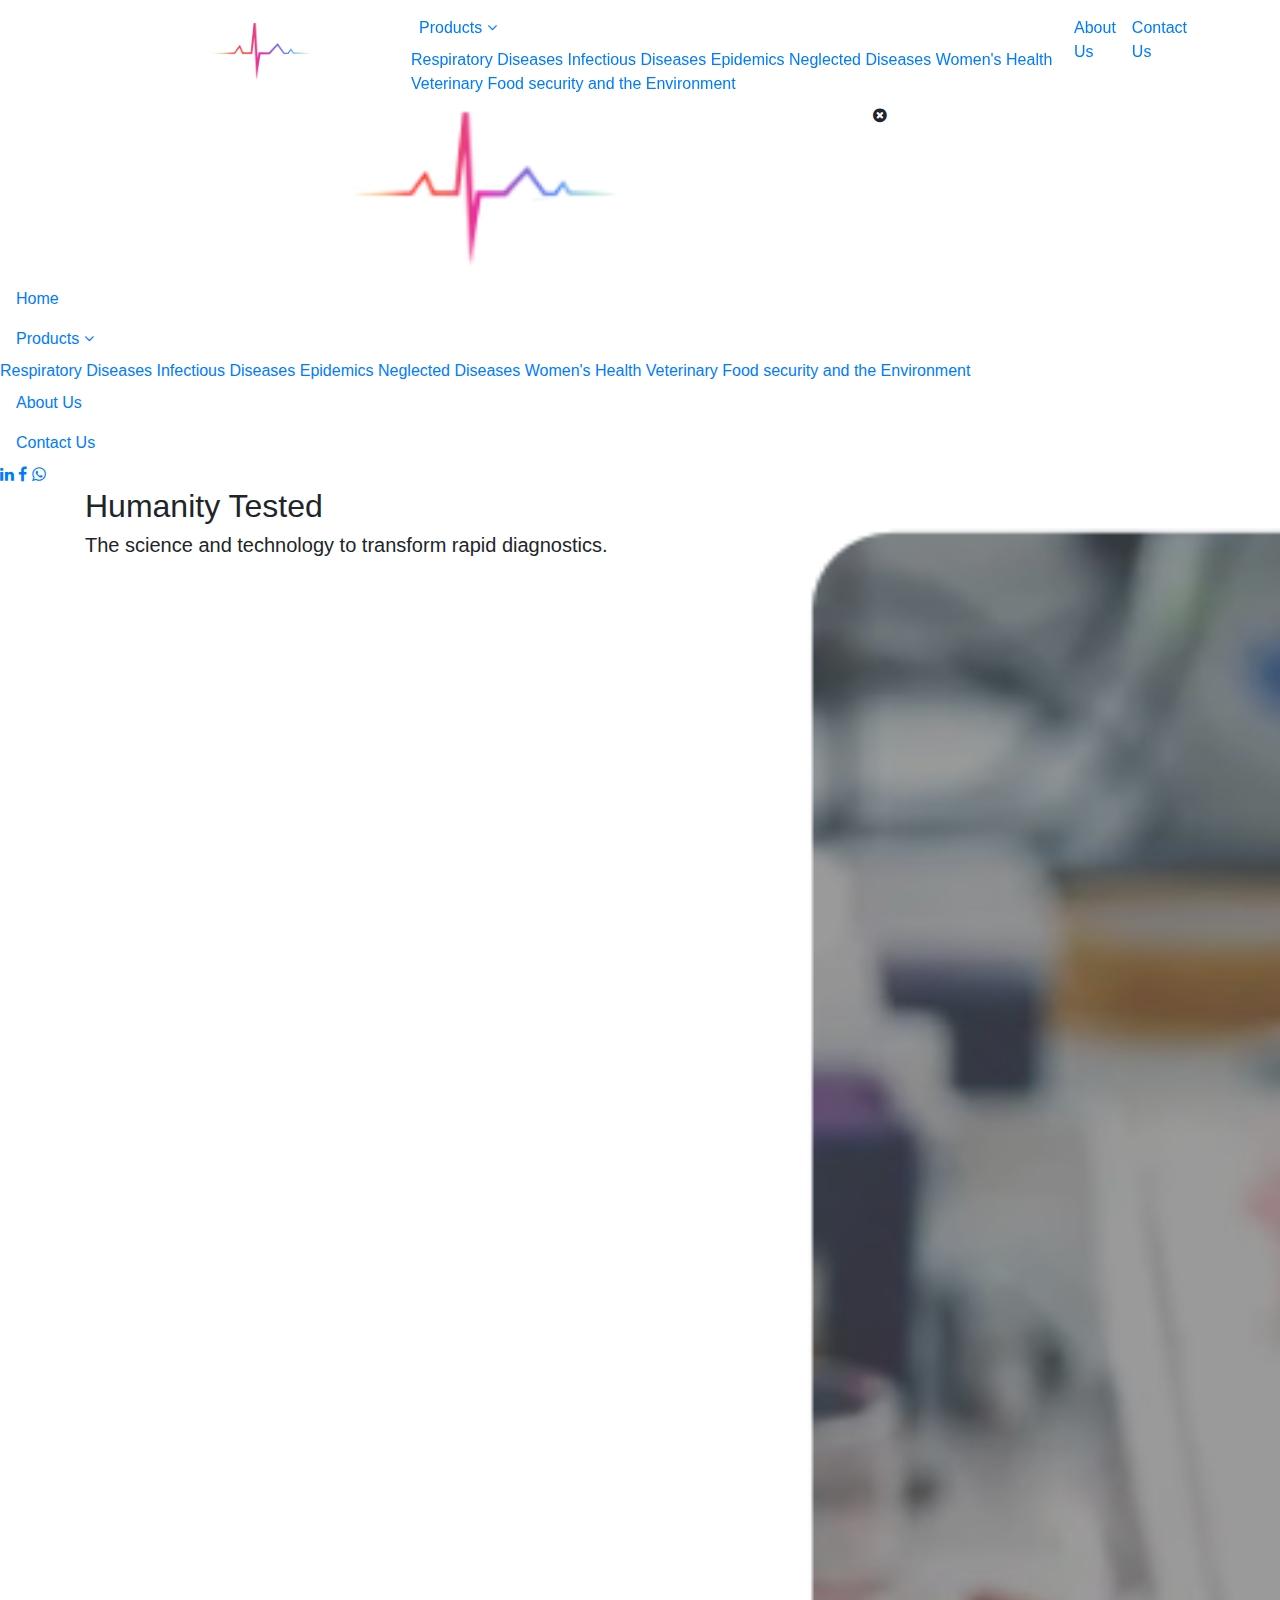
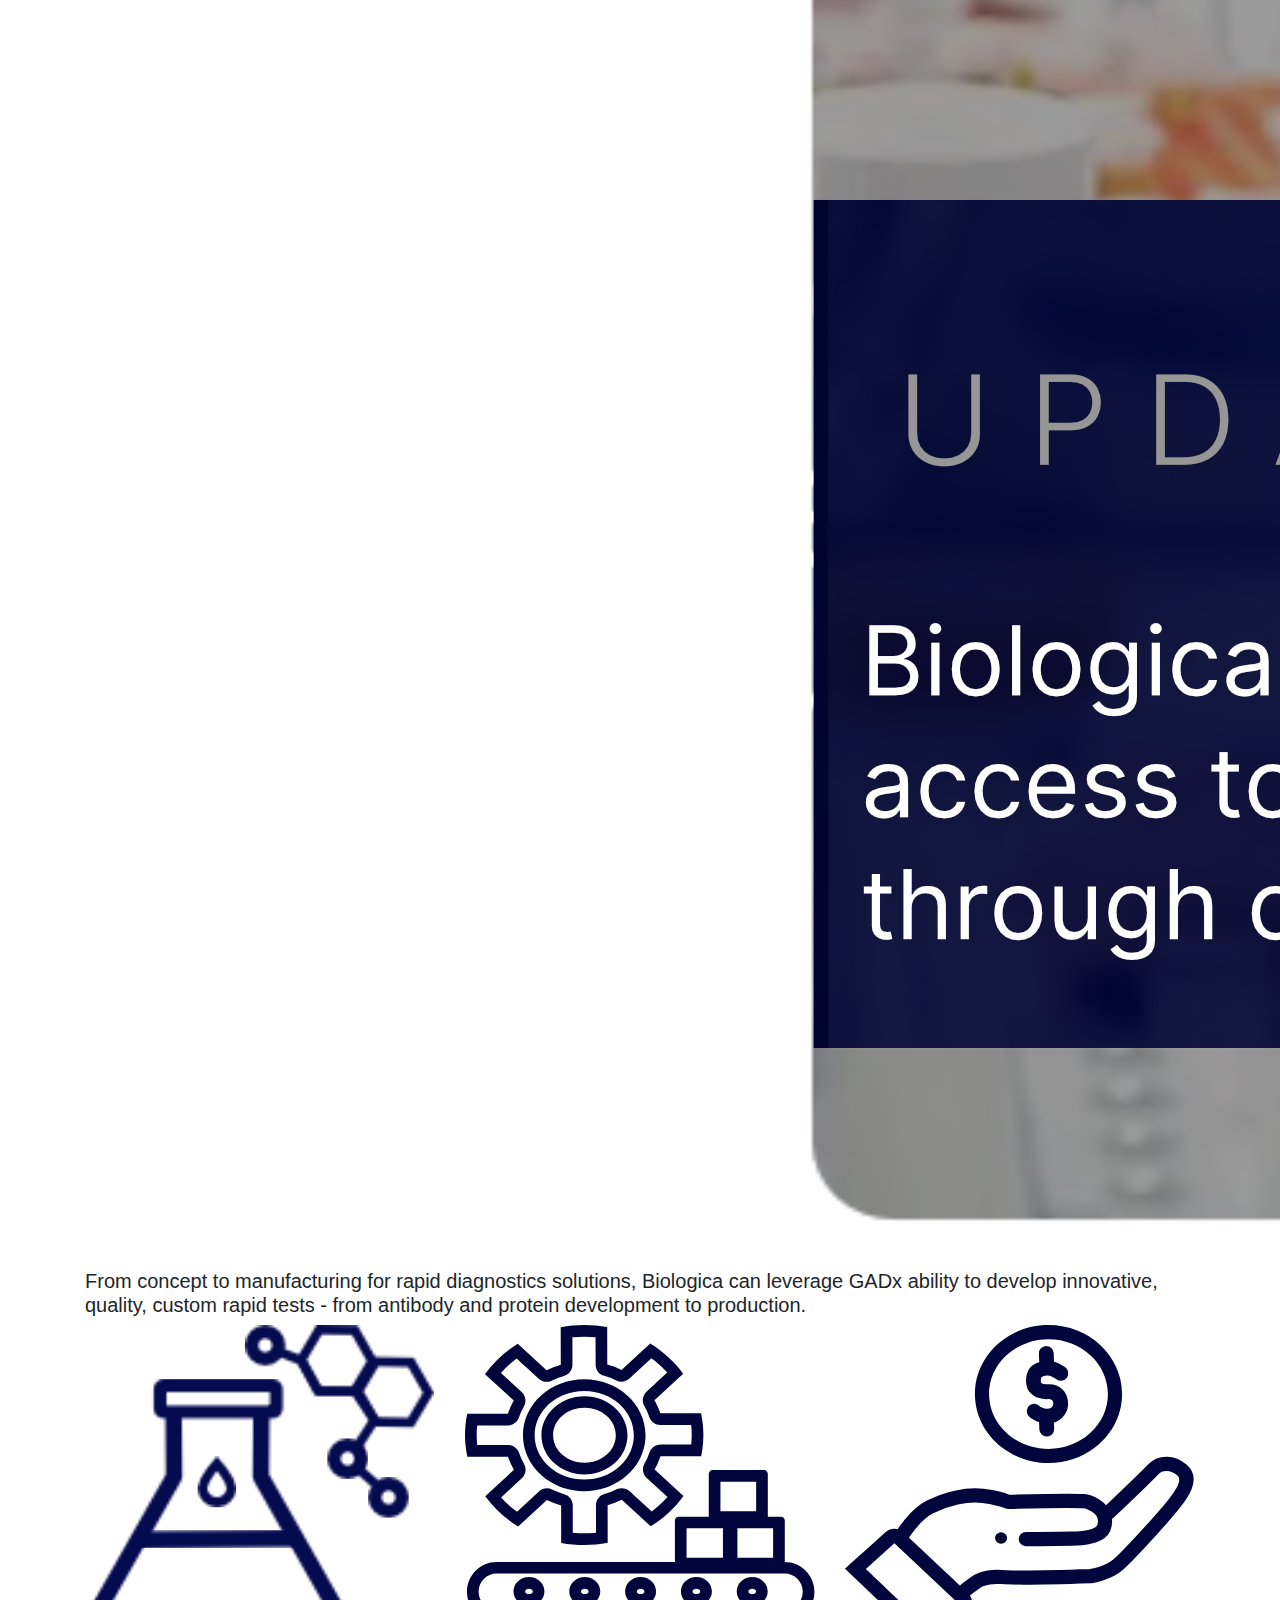
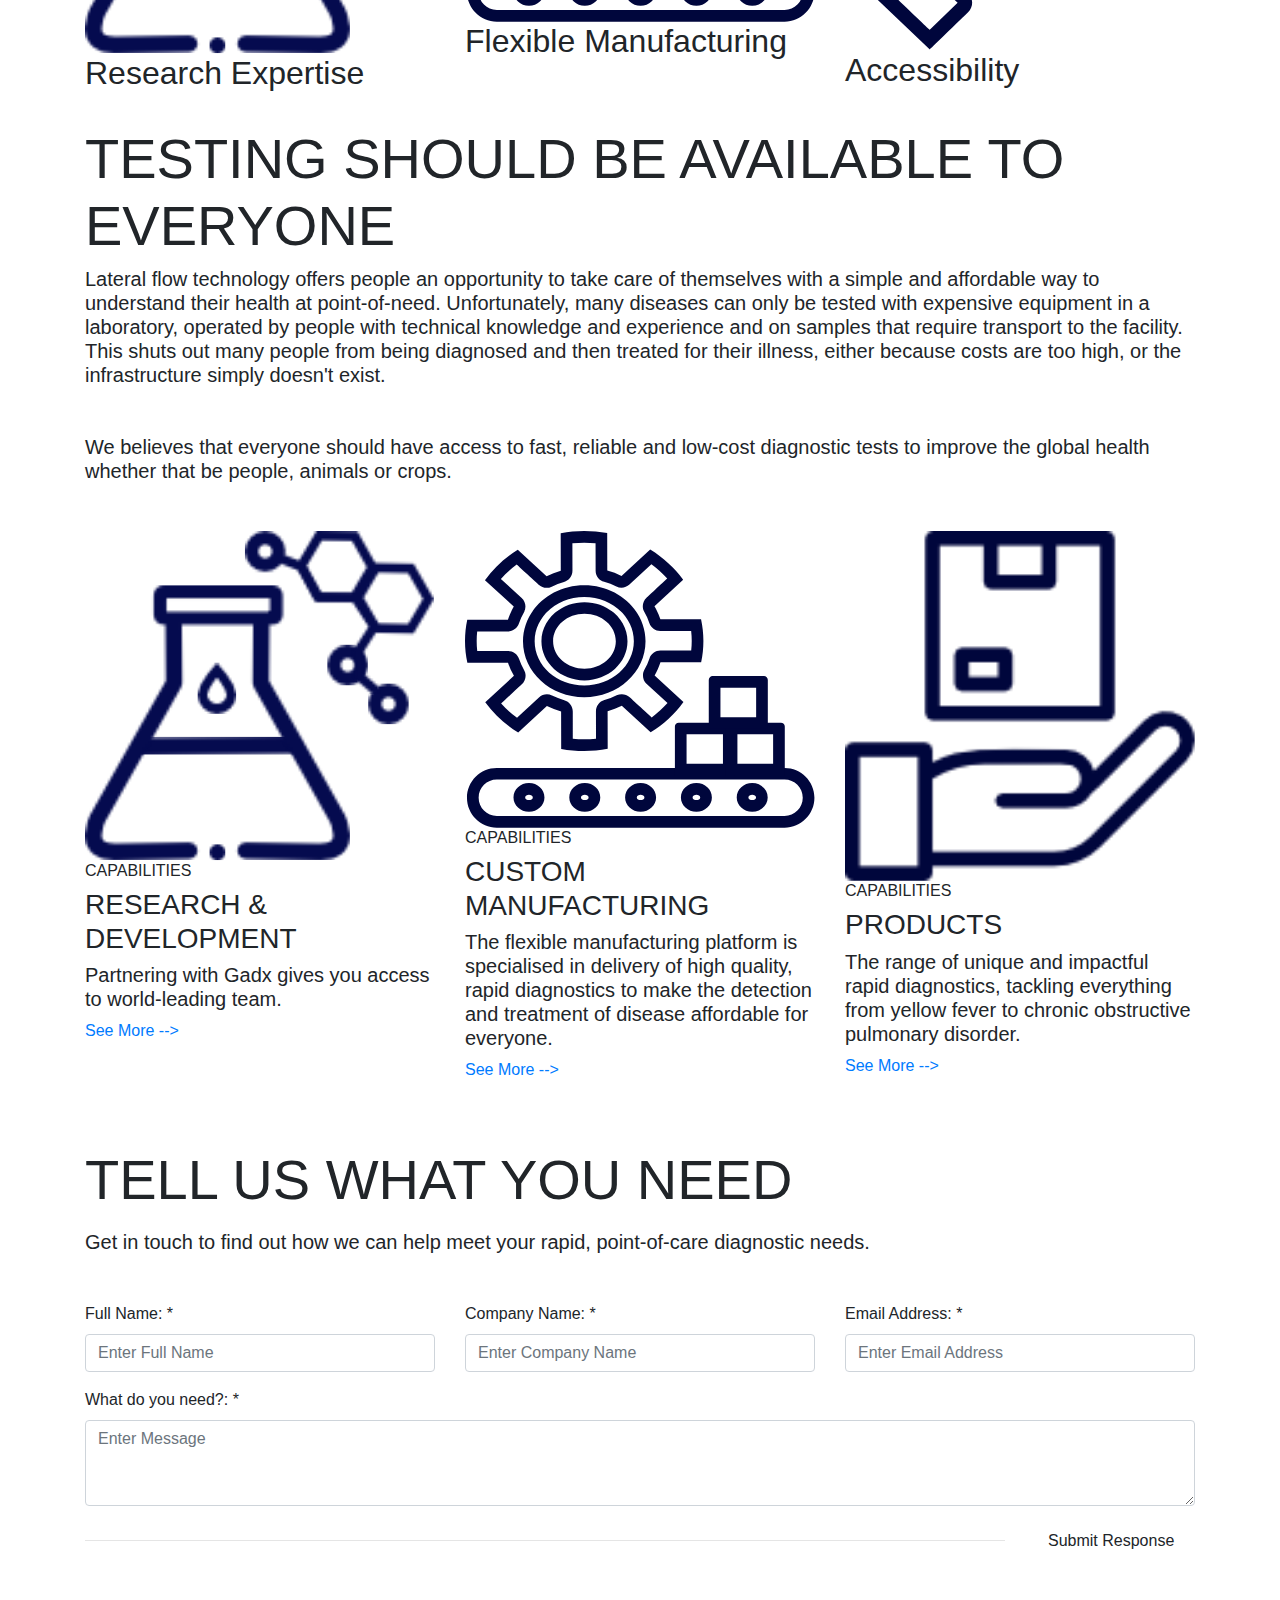
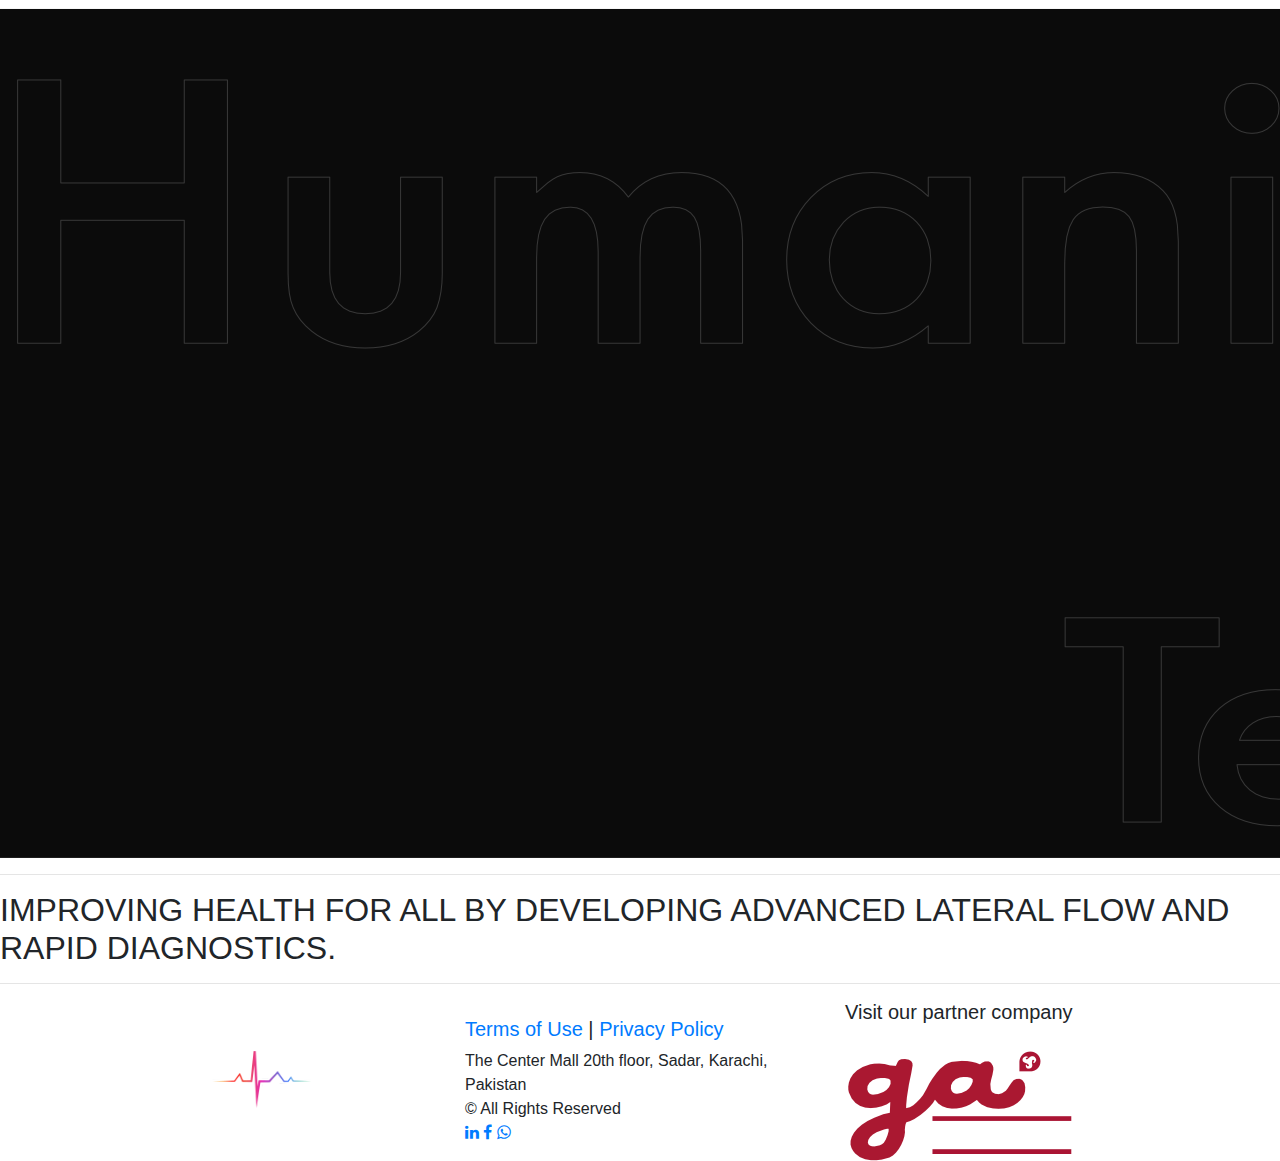
==== index.html @ 8569567c "Website" ====
<!DOCTYPE html>
<html lang="en">
<head>
    <meta charset="UTF-8">
    <meta http-equiv="X-UA-Compatible" content="IE=edge">
    <meta name="viewport" content="width=device-width, initial-scale=1.0">
    <title>BIOLOGICA | HOME-PAGE</title>
    <link rel="icon" href="./assets/Logo-footer.png">
    <!-- Bootstrap Links -->
    <link rel="stylesheet" href="https://cdn.jsdelivr.net/npm/bootstrap@4.6.1/dist/css/bootstrap.min.css">
    <script src="https://cdn.jsdelivr.net/npm/jquery@3.6.0/dist/jquery.slim.min.js"></script>
    <script src="https://cdn.jsdelivr.net/npm/popper.js@1.16.1/dist/umd/popper.min.js"></script>
    <script src="https://cdn.jsdelivr.net/npm/bootstrap@4.6.1/dist/js/bootstrap.bundle.min.js"></script>

    <!-- Fontawesome Link -->
    <link rel="stylesheet" href="https://cdnjs.cloudflare.com/ajax/libs/font-awesome/4.7.0/css/font-awesome.min.css">

    <!-- Custom Js Link -->
    <script src="../Website/js/Add-on.js"></script>

    <!-- Animate Css Link -->
    <link rel="stylesheet"href="https://cdnjs.cloudflare.com/ajax/libs/animate.css/4.1.1/animate.min.css"/>

    <!-- Custom Css Link -->
    <link rel="stylesheet" href="../Website/css/style.css">
    <link rel="stylesheet" href="../Website/css/media-queries.css">

</head>
<body>

    <!-- Navbar Start -->
    <div id="biologica-nav" class="sticky-top">
        <nav class="navbar navbar-expand-md bg-nav">
            <div class="container">
                <a class="navbar-brand" href="../Website/index.html">
                    <img src="./assets/Logo-footer.png" alt="Logo-footer">
                </a>
                <button class="navbar-toggler" type="button">
                    <i onclick="openNav()" class="fa fa-bars"></i>
                </button>
                <div class="collapse navbar-collapse" id="collapsibleNavbar">
                    <ul class="navbar-nav ml-auto">

                        <li class="nav-item">
                          <a class="nav-link" href="../Website/products.html">Products <i class="fa fa-angle-down"></i></a>
                          <div class="products-dropdown">
                            <a href="./products.html#RESPIRATORY-DISEASES">Respiratory Diseases</a>
                            <a href="./products.html#INFECTIOUS-DISEASES">Infectious Diseases</a>
                            <a href="./products.html#EPIDEMICS">Epidemics</a>
                            <a href="./products.html#NEGLECTED-DISEASES">Neglected Diseases</a>
                            <a href="./products.html#WOMEN'S-HEALTH"> Women's Health</a>
                            <a href="./products.html#VETERINARY-FOOD-SECURITY-AND-THE-ENVIRONMENT">Veterinary Food security and the Environment</a>
                          </div>
                        </li>
                        
                        <li class="nav-item nav-spacing">
                          <a class="nav-link" href="../Website/about-us.html">About Us</a>
                        </li>
                        
                        <li class="nav-item">
                          <a class="nav-link" href="../Website/contact-us.html">Contact Us</a>
                        </li>
                        
                    </ul>
                </div>
            </div>
        </nav>
    </div>
    <!-- Navbar End -->

    <!-- Mobile Menu Start -->
    <div id="mySidenav" class="sidenav">
        <div class="row">
            <div class="col-8 pl-4">
                <a href="../website/index.html">
                    <img src="./assets/Logo-footer.png" width="100%" alt="Logo-footer">
                </a>
            </div>
            <div class="col-4 pr-5">
                <i class="fa fa-times-circle closebtn" onclick="closeNav()"></i>
            </div>
        </div>


        
        <a class="nav-link nav-padding" href="../Website/index.html">Home</a>

        <a class="nav-link " href="../Website/products.html">Products <i class="fa fa-angle-down"></i></a>
        <div class="products-dropdown">
            <a href="./products.html#RESPIRATORY-DISEASES">Respiratory Diseases</a>
            <a href="./products.html#INFECTIOUS-DISEASES">Infectious Diseases</a>
            <a href="./products.html#EPIDEMICS">Epidemics</a>
            <a href="./products.html#NEGLECTED-DISEASES">Neglected Diseases</a>
            <a href="./products.html#WOMEN'S-HEALTH"> Women's Health</a>
            <a href="./products.html#VETERINARY-FOOD-SECURITY-AND-THE-ENVIRONMENT">Veterinary Food security and the Environment</a>
        </div>

        <a class="nav-link" href="../Website/about-us.html">About Us</a>
        <a class="nav-link" href="../Website/contact-us.html">Contact Us</a>
                   
        <!-- Social Icons -->
        <div class="sidenav-social-icons">

            <a class="icons-space-1" href="https://www.linkedin.com/" target="_blank">
                <i class="fa fa-linkedin"></i>
            </a>

            <a class="icons-space-2" href="https://www.facebook.com/" target="_blank">
                <i class="fa fa-facebook"></i>
            </a>

            <a class="icons-space-3" href="https://web.whatsapp.com/" target="_blank">
                <i class="fa fa-whatsapp"></i>
            </a>

        </div>

    </div>
    <!-- Mobile Menu End -->

    <!-- Home Page Section Start -->
    <div id="home-section">
        <div class="container">

            <div class="home-hero-section">

                <div class="row">

                    <div class="col-lg-7">
                        <div class="humanity">
                            <div class="text">
                                <h2 class="animate__animated animate__fadeIn animate__delay-1s">Humanity Tested</h2>
                                <h5>The science and technology to transform
                                    rapid diagnostics.
                                </h5>
                            </div>
                        </div>
                    </div>

                    <div class="col-lg-5">
                        <div class="update">
                            <div class="image">
                                    <img src="assets\home\hs.png" alt="Home-Image" >
                                </a>
                            </div>
                        </div>
                    </div>

                </div>

            </div>

            <div class="concept-text">
                <h5>From concept to manufacturing for rapid diagnostics solutions, Biologica can leverage GADx ability to develop innovative,   
                    quality, custom rapid tests - from antibody and protein development to production.
                </h5>
            </div>

            <div class="cards">
                <div class="row">

                    <div class="col-lg-4">
                        <div class="card-shadow-1">
                            <div class="card-1">
                                <img src="assets\home\icon 1.svg" alt="Icon-1">
                                <div class="text">
                                    <h2>Research Expertise</h2>
                                </div>
                            </div>
                            <div class="color-div"></div>
                        </div>
                    </div>

                    <div class="col-lg-4">
                        <div class="card-shadow-2">
                            <div class="card-2">
                                <img src="assets\home\icon 2.svg" alt="Icon-1">
                                <div class="text">
                                    <h2>Flexible Manufacturing</h2>
                                </div>
                            </div>
                            <div class="color-div"></div>
                        </div>
                    </div>

                    <div class="col-lg-4">
                        <div class="card-shadow-3">
                            <div class="card-3">
                                <img src="assets\home\icon 3.svg" alt="Icon-1">
                                <div class="text">
                                    <h2>Accessibility</h2>
                                </div>
                            </div>
                            <div class="color-div"></div>
                        </div>
                    </div>

                </div>
            </div>

            <div class="testing-text mt-4">
                <h1 class="display-4">TESTING SHOULD BE AVAILABLE TO EVERYONE</h1>
                
                <h5 class="mb mb-lg-5 mb-md-5">Lateral flow technology offers people an opportunity to take care of themselves with a simple and affordable way to understand their
                    health at point-of-need. Unfortunately, many diseases can only be tested with expensive equipment in a laboratory, operated by
                    people with technical knowledge and experience and on samples that require transport to the facility. This shuts out many people from
                    being diagnosed and then treated for their illness, either because costs are too high, or the infrastructure simply doesn't exist.
                </h5>

                <h5 class="mb-lg-5">We believes that everyone should have access to fast, reliable and low-cost diagnostic tests to improve the global health whether that
                    be people, animals or crops.
                </h5>

            </div>

            <div class="capibilty-cards">
                <div class="row">

                    <div class="col-lg-4 mb-lg-5 mb-md-5">
                        <div class="card-1">
                            <img src="assets\home\icon 1.svg" alt="Icon-1">
            
                            <div class="text">
                                <h6>CAPABILITIES</h6>
                                <h3>RESEARCH & DEVELOPMENT</h3>

                                <div class="home-paragraph">

                                    <div class="home-paragraph-less">
                                        <h5>Partnering with Gadx
                                            gives you access to
                                            world-leading team.
                                        </h5>
                                    </div>

                                    <a class="seeless" href="https://www.globalaccessdx.com/" target="_blank">See More --></a>
                                </div>

                            </div>

                        </div>
                    </div>

                    <div class="col-lg-4 mb-lg-5 mb-md-5">
                        <div class="card-2">
                            <img src="assets\home\icon 2.svg" alt="Icon-1">
            
                            <div class="text">
                                <h6>CAPABILITIES</h6>
                                <h3>CUSTOM MANUFACTURING</h3>

                                <div class="home-paragraph">

                                    <div class="home-paragraph-less">
                                        <h5>The flexible manufacturing
                                            platform is specialised in
                                            delivery of high quality, rapid
                                            diagnostics to make the
                                            detection and treatment of
                                            disease affordable for
                                            everyone.                                            
                                        </h5>
                                    </div>

                                    <a class="seeless" href="https://www.globalaccessdx.com/" target="_blank">See More --></a>
                                </div>

                            </div>

                        </div>
                    </div>

                    <div class="col-lg-4 mb-lg-5 mb-md-5">
                        <div class="card-3">
                            <img src="assets\home\icon 4.svg" alt="Icon-1">
            
                            <div class="text">
                                <h6>CAPABILITIES</h6>
                                <h3>PRODUCTS</h3>

                                <div class="home-paragraph">

                                    <div class="home-paragraph-less">
                                        <h5>The range of unique
                                            and impactful rapid
                                            diagnostics, tackling
                                            everything from yellow
                                            fever to chronic
                                            obstructive pulmonary
                                            disorder.                                                                                       
                                        </h5>
                                    </div>

                                    <a class="seeless" href="https://www.globalaccessdx.com/" target="_blank">See More --></a>
                                </div>

                            </div>

                        </div>
                    </div>

                </div>
            </div>

            <div class="home-form">

                <div class="form-text mt-3">
                    <h1 class="display-4 mb-3">TELL US WHAT YOU NEED</h1>
                    
                    <h5 class="mb mb-md-5 ">Get in touch to find out how we can help meet your rapid, point-of-care diagnostic needs.</h5>
    
                </div>

                <div class="form">
                    <form>

                        <div class="row">

                            <div class="col-md-4">

                                <div class="form-group">
                                    <label for="name">Full Name: *</label>
                                    <input type="text" class="form-control" id="name"
                                        placeholder="Enter Full Name" name="name" required>
                                </div>

                            </div>

                            <div class="col-md-4">

                                <div class="form-group">
                                    <label for="company">Company Name: *</label>
                                    <input type="text" class="form-control" id="company"
                                        placeholder="Enter Company Name" name="company name" required>
                                </div>

                            </div>

                            <div class="col-md-4">

                                <div class="form-group">
                                    <label for="email">Email Address: *</label>
                                    <input type="email" class="form-control" id="email"
                                        placeholder="Enter Email Address" name="email" required>
                                </div>

                            </div>

                        </div>

                        <div class="form-group">
                            <label for="comment">What do you need?: *</label>
                            <textarea class="form-control" rows="3" id="comment" placeholder="Enter Message" name="message" required></textarea>
                        </div>

                        <div class="row">

                            <div class="adjust-1 col-7 col-lg-10 col-md-8 col-sm-7 align-self-center">
                                <hr>
                            </div>

                            <div class="adjust-2 col-5 col-lg-2 col-md-4 col-sm-5">
                                <button type="submit" class="btn form-btn">Submit Response</button>
                            </div>

                        </div>

                    </form>
                </div>
                
            </div>

        </div>

        <div class="improve-health mt-5">
            <div class="image">
                <img src="./assets/home/5.png" alt="Humanity">
                <div class="text">
                    <hr class="hr1">
                    <h2>IMPROVING HEALTH FOR ALL BY
                        DEVELOPING ADVANCED
                        LATERAL FLOW AND RAPID
                        DIAGNOSTICS.
                    </h2>
                    <hr class="hr2">
                </div>
            </div>
        </div>

    </div>
    <!-- Home Page Section End -->

    <!-- Footer Start -->
    <footer>
        <div class="container">
            <div class="row">
                <!-- Logo Column -->
                <div class="col-md-4 align-self-center"s>
                    <div class="footer-logo">
                        <a href="../Website/index.html">
                            <img src="./assets/Logo-footer.png" alt="Footer-Logo">
                        </a>
                    </div>
                </div>

                <!-- Terms & Policy Column -->
                <div class="col-md-4 align-self-center">
                    <div class="footer-terms-policy">
                        <h5><a href="#">Terms of Use</a> | <a href="#">Privacy Policy</a></h5>
                        <p class="mb-0">The Center Mall 20th floor, Sadar, Karachi, Pakistan</p>
                        <p class="mb-0">© All Rights Reserved</p>
                        
                        <!-- Social Icons -->
                        <div class="footer-social-icons">

                            <a class="icons-space-1" href="https://www.linkedin.com/" target="_blank">
                                <i class="fa fa-linkedin"></i>
                            </a>

                            <a class="icons-space-2" href="https://www.facebook.com/" target="_blank">
                                <i class="fa fa-facebook"></i>
                            </a>

                            <a class="icons-space-3" href="https://web.whatsapp.com/" target="_blank">
                                <i class="fa fa-whatsapp"></i>
                            </a>

                        </div>
                    </div>
                </div>

                <!-- Partne target="_blank"r Company Column -->
                <div class="col-md-4 align-self-center">
                    <div class="footer-partner-company">
                        <h5>Visit our partner company</h5>
                        <a href="https://www.globalaccessdx.com/" target="_blank">
                            <img src="./assets/GADx Logo.png" alt="Partern-Company-Logo">
                        </a>
                    </div>
                </div>
            </div>
        </div>
    </footer>
    <!-- Footer End -->
      
    <!-- Flying Image Start --
    <div class="modal fade" id="myModal">
        <div class="modal-dialog modal-dialog-centered modal-lg">
            <div class="modal-content">

                <div class="modal-body p-0">
                    <div class="row m-0">

                        <div class="col-lg-6 align-self-center p-0">
                            <div class="flying-img">
                                <button type="button" class="close" data-dismiss="modal">&times;</button>
                            </div>
                        </div>

                        <div class="col-lg-6 p-0">
                            <div class="flying-text">
                                <div class="text">
                                    <button type="button" class="close" data-dismiss="modal">&times;</button>
                                    <h3 class="mb-3">WELCOME TO THE NEW-LOOK GLOBAL ACCESS DIAGNOSTICS (GADX) BRAND AND WEBSITE!</h3>
                                    <h5 class="mb-5">As of June 1, Mologic Ltd and Global Access Diagnostics Ltd are combining their expertise in R&D and manufacturing of rapid diagnostic tests under one brand.</h5>
                                    <a href="#" data-dismiss="modal">Learn More -></a>
                                </div>
                            </div>
                        </div>

                    </div>
                </div>
    
            </div>
        </div>
    </div>
    <!- Flying Image End -->
    
</body>
</html>
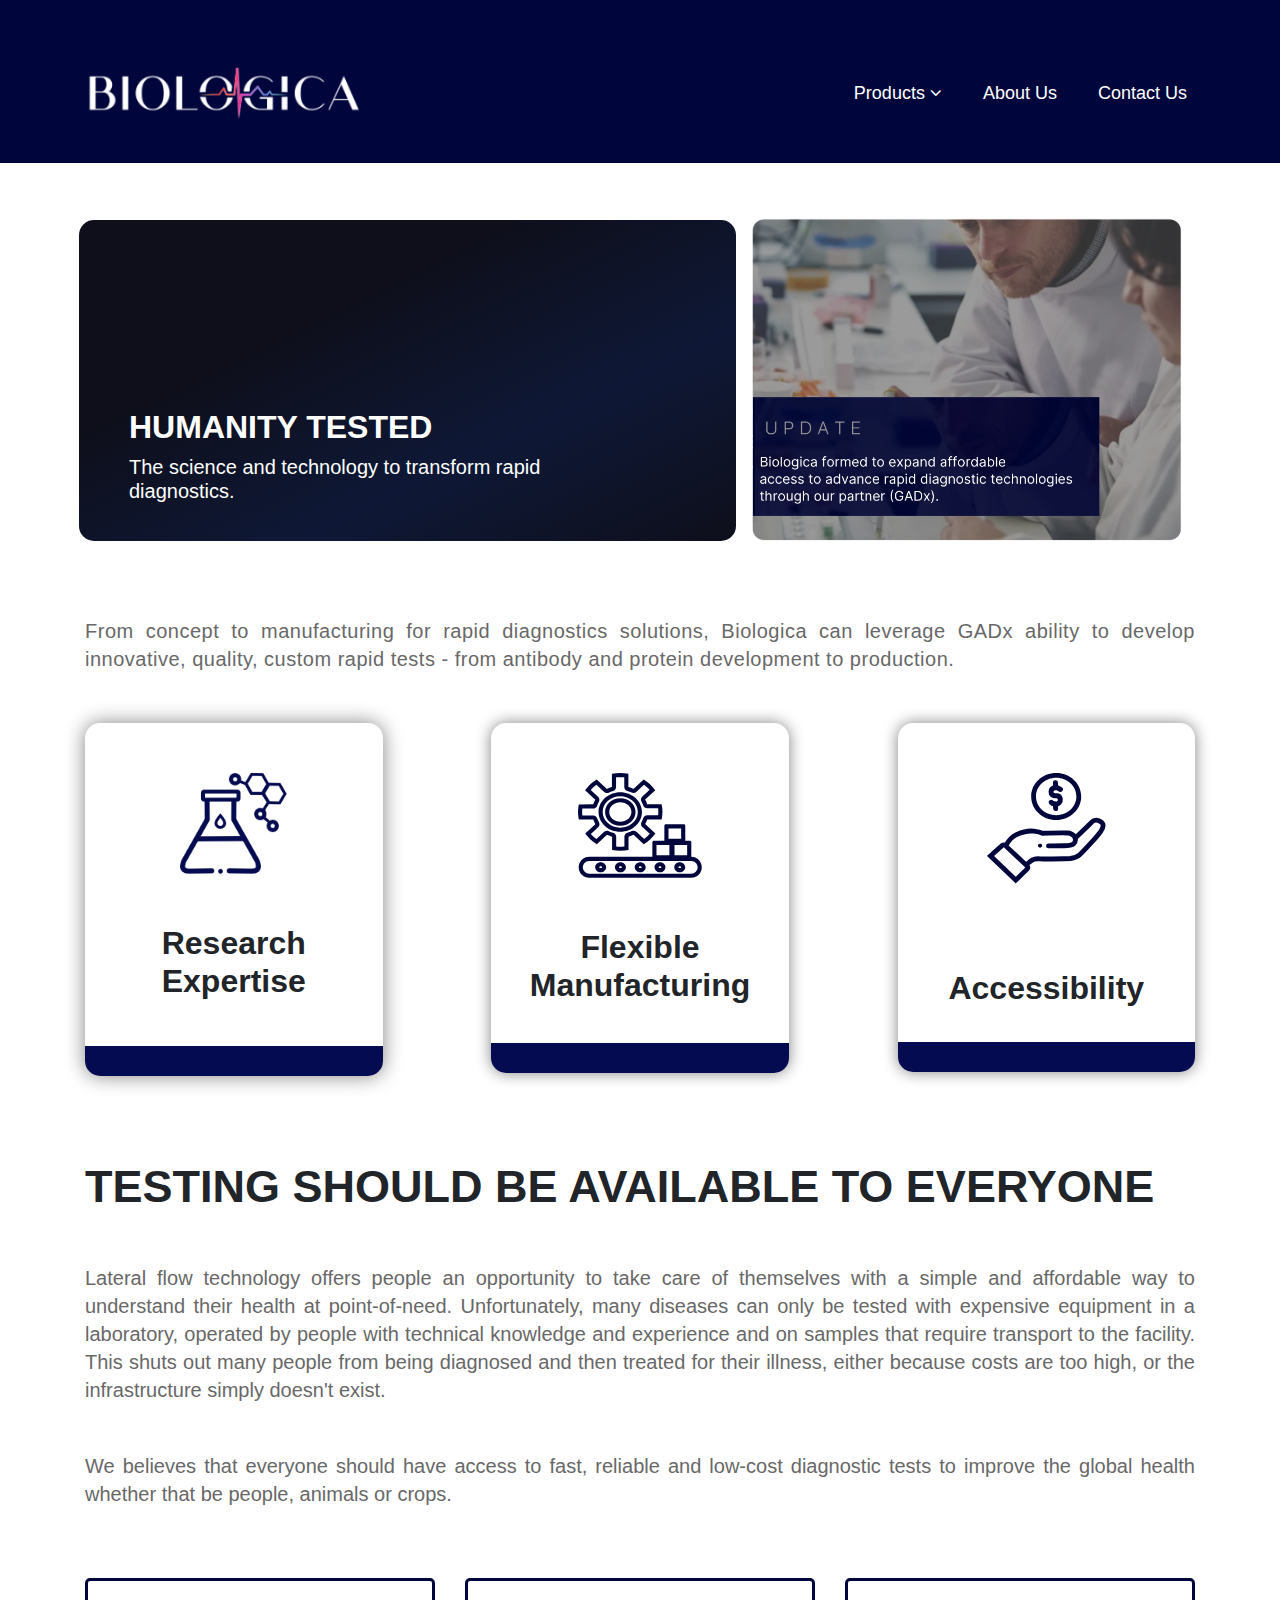
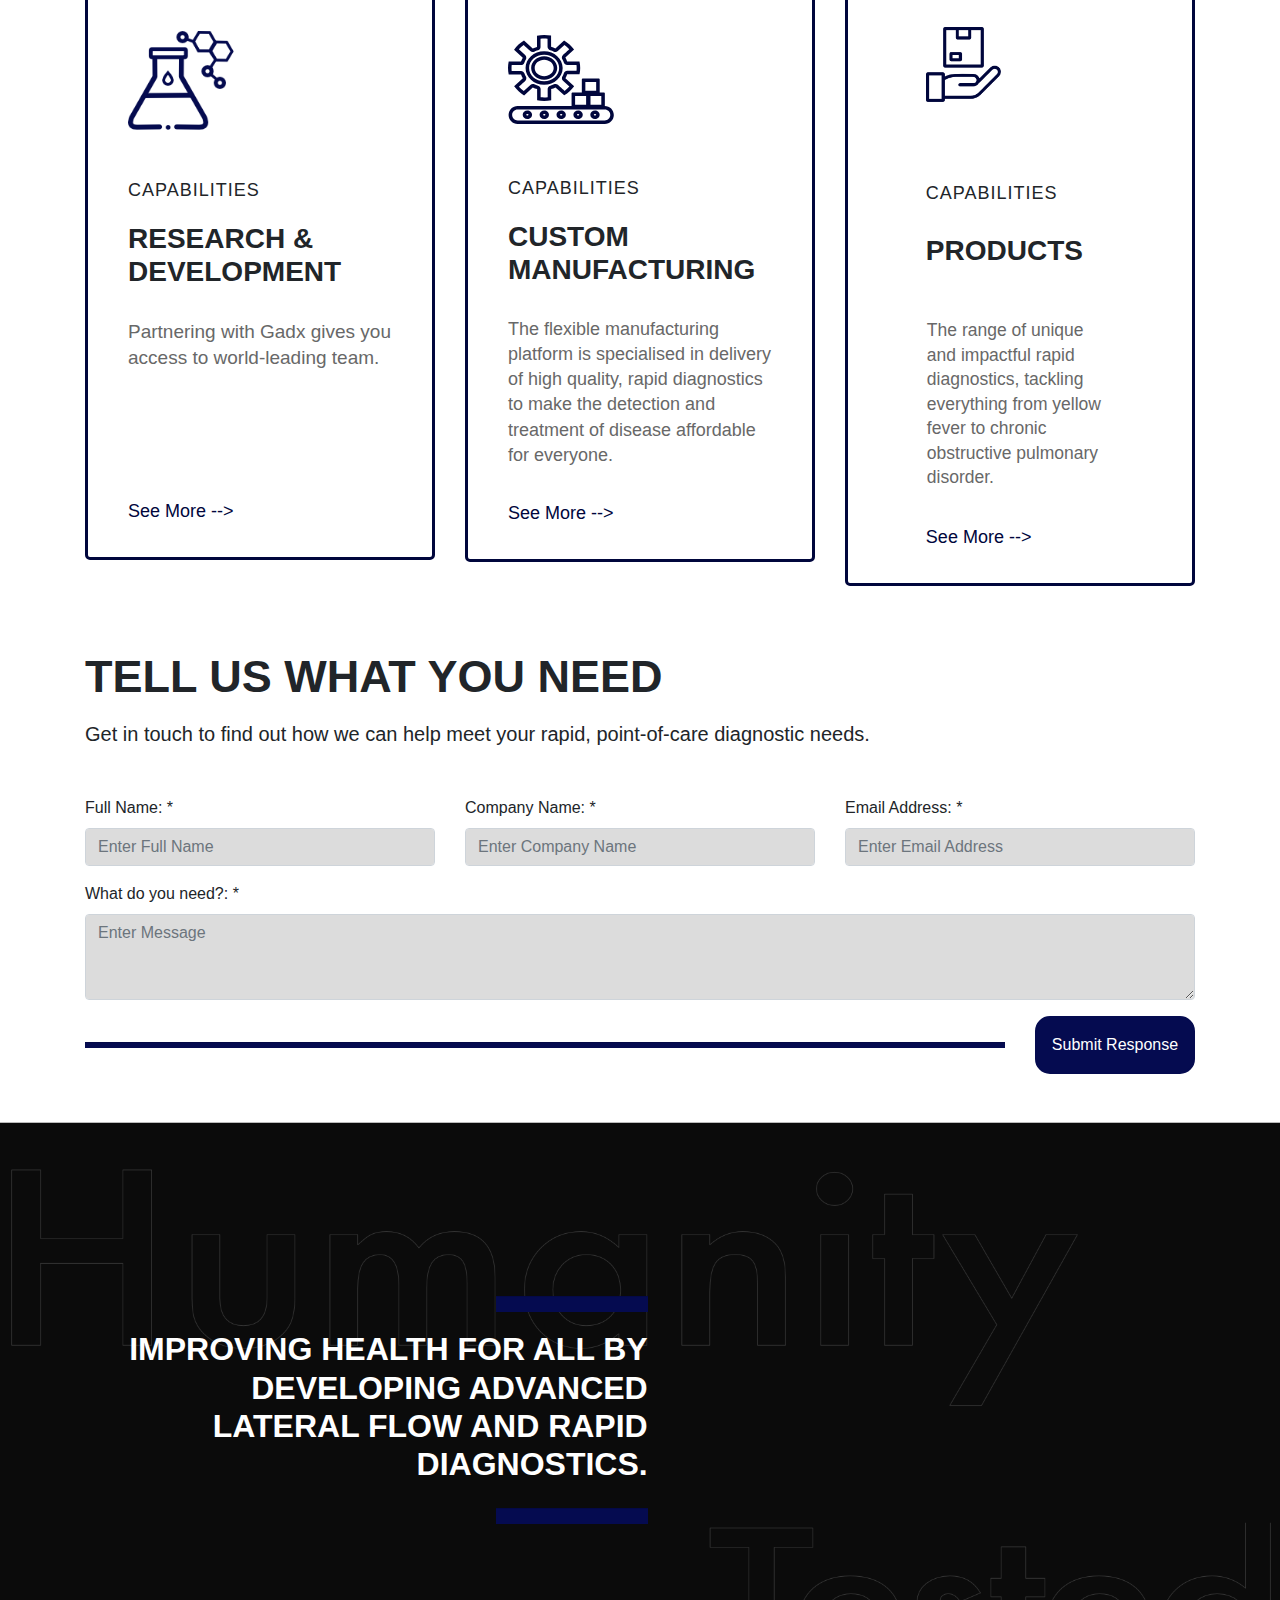
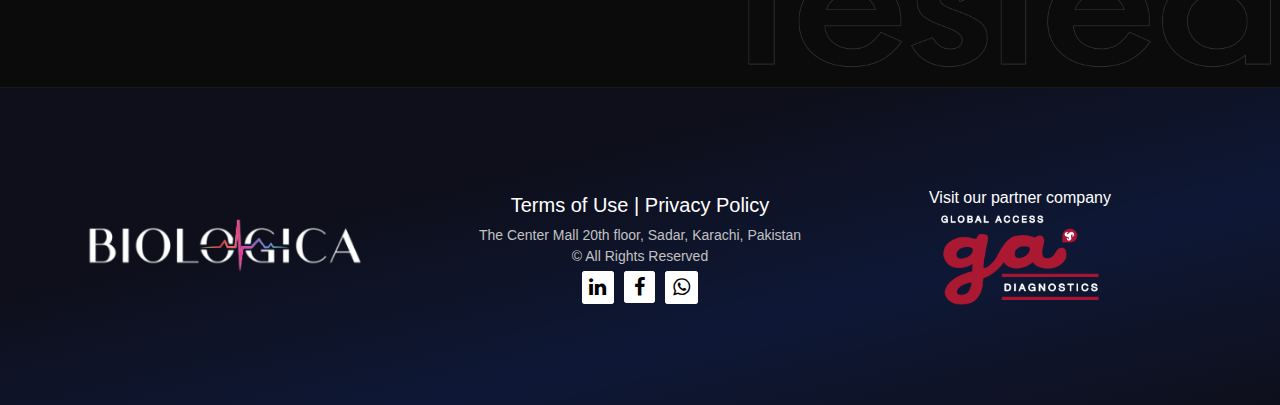
==== commit f8a867d4: "CSS and Links Fixed" ====
--- a/index.html
+++ b/index.html
@@ -16,14 +16,14 @@
     <link rel="stylesheet" href="https://cdnjs.cloudflare.com/ajax/libs/font-awesome/4.7.0/css/font-awesome.min.css">
 
     <!-- Custom Js Link -->
-    <script src="../Website/js/Add-on.js"></script>
+    <script src="./js/Add-on.js"></script>
 
     <!-- Animate Css Link -->
     <link rel="stylesheet"href="https://cdnjs.cloudflare.com/ajax/libs/animate.css/4.1.1/animate.min.css"/>
 
     <!-- Custom Css Link -->
-    <link rel="stylesheet" href="../Website/css/style.css">
-    <link rel="stylesheet" href="../Website/css/media-queries.css">
+    <link rel="stylesheet" href="./css/style.css">
+    <link rel="stylesheet" href="./css/media-queries.css">
 
 </head>
 <body>
@@ -32,7 +32,7 @@
     <div id="biologica-nav" class="sticky-top">
         <nav class="navbar navbar-expand-md bg-nav">
             <div class="container">
-                <a class="navbar-brand" href="../Website/index.html">
+                <a class="navbar-brand" href="./index.html">
                     <img src="./assets/Logo-footer.png" alt="Logo-footer">
                 </a>
                 <button class="navbar-toggler" type="button">
@@ -42,7 +42,7 @@
                     <ul class="navbar-nav ml-auto">
 
                         <li class="nav-item">
-                          <a class="nav-link" href="../Website/products.html">Products <i class="fa fa-angle-down"></i></a>
+                          <a class="nav-link" href="./products.html">Products <i class="fa fa-angle-down"></i></a>
                           <div class="products-dropdown">
                             <a href="./products.html#RESPIRATORY-DISEASES">Respiratory Diseases</a>
                             <a href="./products.html#INFECTIOUS-DISEASES">Infectious Diseases</a>
@@ -54,11 +54,11 @@
                         </li>
                         
                         <li class="nav-item nav-spacing">
-                          <a class="nav-link" href="../Website/about-us.html">About Us</a>
+                          <a class="nav-link" href="./about-us.html">About Us</a>
                         </li>
                         
                         <li class="nav-item">
-                          <a class="nav-link" href="../Website/contact-us.html">Contact Us</a>
+                          <a class="nav-link" href="./contact-us.html">Contact Us</a>
                         </li>
                         
                     </ul>
@@ -72,7 +72,7 @@
     <div id="mySidenav" class="sidenav">
         <div class="row">
             <div class="col-8 pl-4">
-                <a href="../website/index.html">
+                <a href="./index.html">
                     <img src="./assets/Logo-footer.png" width="100%" alt="Logo-footer">
                 </a>
             </div>
@@ -83,9 +83,9 @@
 
 
         
-        <a class="nav-link nav-padding" href="../Website/index.html">Home</a>
-
-        <a class="nav-link " href="../Website/products.html">Products <i class="fa fa-angle-down"></i></a>
+        <a class="nav-link nav-padding" href="./index.html">Home</a>
+
+        <a class="nav-link " href="./products.html">Products <i class="fa fa-angle-down"></i></a>
         <div class="products-dropdown">
             <a href="./products.html#RESPIRATORY-DISEASES">Respiratory Diseases</a>
             <a href="./products.html#INFECTIOUS-DISEASES">Infectious Diseases</a>
@@ -95,8 +95,8 @@
             <a href="./products.html#VETERINARY-FOOD-SECURITY-AND-THE-ENVIRONMENT">Veterinary Food security and the Environment</a>
         </div>
 
-        <a class="nav-link" href="../Website/about-us.html">About Us</a>
-        <a class="nav-link" href="../Website/contact-us.html">Contact Us</a>
+        <a class="nav-link" href="./about-us.html">About Us</a>
+        <a class="nav-link" href="./contact-us.html">Contact Us</a>
                    
         <!-- Social Icons -->
         <div class="sidenav-social-icons">
@@ -397,7 +397,7 @@
                 <!-- Logo Column -->
                 <div class="col-md-4 align-self-center"s>
                     <div class="footer-logo">
-                        <a href="../Website/index.html">
+                        <a href="./index.html">
                             <img src="./assets/Logo-footer.png" alt="Footer-Logo">
                         </a>
                     </div>
--- a/css/style.css
+++ b/css/style.css
@@ -0,0 +1,1467 @@
+/* Font Inter */
+@import url('http://fonts.cdnfonts.com/css/inter');
+
+html{
+    scroll-behavior: smooth;
+}
+*{
+    font-family: 'Inter', sans-serif;                                          
+    margin: 0;
+    padding: 0;
+}
+
+/* Navbar Start */
+#biologica-nav nav{
+    padding: 60px 0 35px 0;
+}
+#biologica-nav nav .nav-spacing{
+    margin: 0 25px;
+}
+#biologica-nav .bg-nav{
+    background-color: #00063c;
+}
+#biologica-nav .navbar-brand{
+    width: 50%;
+}
+#biologica-nav .navbar-brand img{
+    width: 50%;
+}
+#biologica-nav .nav-item .nav-link{
+    font-size: 18px;
+    font-weight: 400;
+    color: #fff;
+}
+#biologica-nav .products-dropdown {
+    background-color: #faf9f9;
+    position: absolute;
+    width: 300px;
+    display: flex;
+    flex-direction: column;
+    justify-content: center;
+    align-items: center;
+    display: none;
+}
+#biologica-nav .products-dropdown a {
+    text-decoration: none;
+    font-size: 15px;
+    font-weight: 320;
+    font-style: 0 200 0 0;
+    font-stretch: expanded;
+    color: #808080;
+    border-bottom: 0.9px solid #acacac;
+    padding: 14px 15px;
+    margin: 0 auto;
+    width: 150%;
+    cursor: pointer;
+    background-color: #faf9f9 !important;
+    
+}
+#biologica-nav .products-dropdown a:hover {
+    transition: all ease-in-out 0.3s;
+    color: #060607 !important;
+    background-color: rgb(229, 229, 231) !important;
+}
+.nav-item:hover .products-dropdown {
+    transition: all ease-in-out 0.3s;
+    display: flex !important;
+}
+
+#biologica-nav .nav-item .nav-link:hover{
+    transition: all ease-in-out 0.3s;
+    color: #fff;
+}
+#biologica-nav .nav-item .nav-link::after {
+    content: '';
+    display: block;
+    width: 0;
+    height: 2px;
+    background: #5b5f88;
+    transition: width .3s;
+}
+#biologica-nav .nav-item .nav-link:hover::after {
+    width: 100%;
+}
+#biologica-nav .nav-item .nav-link.active{
+    transition: all ease-in-out 0.3s;
+    color: #09138b;
+}
+@media all and (min-width: 992px) {
+	.navbar .nav-item .dropdown-menu{  display:block; opacity: 0;  visibility: hidden; transition:.3s; margin-top:0;  }
+	.navbar .nav-item:hover .nav-link{ color: #fff;  }
+	.navbar .dropdown-menu.fade-down{ top:80%; transform: rotateX(-75deg); transform-origin: 0% 0%; }
+	.navbar .dropdown-menu.fade-up{ top:180%;  }
+	.navbar .nav-item:hover .dropdown-menu{ transition: .3s; opacity:1; visibility:visible; top:100%; transform: rotateX(0deg); }
+}
+/* Navbar End */
+
+
+
+/* Mobile Navbar Start */
+/* The side navigation menu */
+#mySidenav .row{
+    padding: 19.4px 0;
+    background: linear-gradient(to bottom right, #0e0f1b, #0e0f1b, #0e1836, #0e0f1b);
+}
+.sidenav {
+    height: 100%; /* 100% Full-height */
+    width: 0; /* 0 width - change this with JavaScript */
+    position: fixed; /* Stay in place */
+    z-index: 1; /* Stay on top */
+    top: 0;
+    left: 0;
+    background-color: #fff;
+    overflow-x: hidden; /* Disable horizontal scroll */
+    transition: 0.5s; /* 0.5 second transition effect to slide in the sidenav */
+}
+
+#mySidenav .products-dropdown {
+    background-color: #faf9f9;
+    width: 250px;
+    display: flex;
+    flex-direction: column;
+    justify-content: center;
+    align-items: center;
+}
+#mySidenav .products-dropdown a {
+    text-decoration: none;
+    font-size: 14px;
+    font-weight: 400;
+    color: #808080;
+    border-bottom: 1px solid #808080;
+    padding: 10px 15px;
+    margin: 0 0 0 40px;
+    width: 100%;
+    cursor: pointer;
+    background-color: #faf9f9 !important;
+    
+}
+#mySidenav .products-dropdown a:hover {
+    transition: all ease-in-out 0.3s;
+    color: #00063c !important;
+    background-color: rgb(229, 229, 231) !important;
+}
+/* The navigation menu links */
+#mySidenav .nav-padding{
+    margin-top: 50px; 
+}
+.sidenav .nav-link {
+    padding: 8px 8px 8px 20px;
+    text-decoration: none;
+    font-size: 18px;
+    font-weight: 600;
+    color: #575757;
+    display: block;
+    transition: 0.3s
+}
+#mySidenav .nav-link:hover{
+    transition: all ease-in-out 0.3s;
+    color: #09138b;
+}
+#mySidenav .nav-link::after {
+    content: '';
+    display: block;
+    width: 0;
+    height: 2px;
+    background: #09138b;
+    transition: width .3s;
+}
+#mySidenav .nav-link:hover::after {
+    width: 50px;
+}
+#mySidenav .nav-link.active{
+    transition: all ease-in-out 0.3s;
+    color: #09138b;
+}
+
+/* SideNav Social Icons */
+#mySidenav .sidenav-social-icons{
+    margin: 50px 0 30px 0;
+    padding: 8px 8px 8px 20px;
+}
+
+#mySidenav .sidenav-social-icons a.icons-space-1{
+    border-radius: 5px;
+    text-decoration: none;
+    color: #00063c;
+    background-color: #fff;
+    border: 2px solid #00063c;
+    padding: 8px 3px 6px 6px;
+}
+#mySidenav .sidenav-social-icons a.icons-space-1:hover{
+    transition: all ease-in-out 0.3s;
+    border: 2px solid #006EAC;
+    color: #fff;
+    background-color: #006EAC;
+}
+
+#mySidenav .sidenav-social-icons a.icons-space-2{
+    border-radius: 5px;
+    text-decoration: none;
+    color: #000;
+    background-color: #fff;
+    border: 2px solid #00063c;
+    padding: 8px 5.5px 5px 8.5px;
+    margin: 0 10px 0 10px;
+}
+#mySidenav .sidenav-social-icons a.icons-space-2:hover{
+    transition: all ease-in-out 0.3s;
+    border: 2px solid #38529A;
+    color: #fff;
+    background-color: #38529A;
+}
+
+#mySidenav .sidenav-social-icons a.icons-space-3{
+    border-radius: 5px;
+    text-decoration: none;
+    color: #000;
+    background-color: #fff;
+    border: 2px solid #0e1836;
+    padding: 8px 7px 6px 7px;
+}
+#mySidenav .sidenav-social-icons a.icons-space-3:hover{
+    transition: all ease-in-out 0.3s;
+    border: 2px solid #28CD41;
+    color: #fff;
+    background-color: #28CD41;
+}
+
+#mySidenav .sidenav-social-icons i{
+    font-size: 20px;
+}
+
+/* When you mouse over the navigation links, change their color */
+.sidenav a:hover, .offcanvas a:focus{
+    color: #f1f1f1;
+}
+
+/* Position and style the close button (top right corner) */
+.closebtn {
+    position: absolute;
+    top: 0;
+    color: #fff;
+    right: 30px;
+    font-size: 30px !important;
+    margin-left: 50px;
+}
+
+/* Style page content - use this if you want to push the page content to the right when you open the side navigation */
+#main {
+    transition: margin-left .5s;
+    padding: 20px;
+}
+
+/* On smaller screens, where height is less than 450px, change the style of the sidenav (less padding and a smaller font size) */
+@media screen and (max-height: 450px) {
+    .sidenav {padding-top: 15px;}
+    .sidenav a {font-size: 18px;}
+}
+/* Mobile Navbar End */
+
+
+
+/* Home Page Start */
+
+/* Humanity */
+#home-section{
+    padding-top: 50px;
+}
+#home-section .home-hero-section .col-lg-7{
+    margin-bottom: 70px;
+    margin-top: 5px;
+    padding-top: 2px;
+    padding-right: 18px;
+    margin-left: -6px;
+    
+    
+}
+#home-section .home-hero-section .humanity{
+    display: grid;
+    align-items: flex-end;
+    border-radius: 15px;
+    padding: 0 50px 30px 50px;
+    height: 98% ;
+    width: 104%; 
+    color: #fff;
+    background: linear-gradient(to bottom right, #0e0f1b, #0e0f1b, #0e1836, #0e0f1b);
+}
+#home-section .home-hero-section .humanity .text h2{
+    font-weight: 700;
+    text-transform: uppercase;
+}
+#home-section .home-hero-section .humanity .text h5{
+    width: 75%;
+    font-weight: 400;
+}
+
+/* Updated */
+#home-section .home-hero-section .update{
+    margin-bottom: 70px;
+}
+#home-section .home-hero-section .update .image img{
+    width: 100%;
+    height: 110%;
+}
+
+/* Concept Text */
+#home-section .concept-text{
+    text-align: justify;
+    margin-bottom: 50px;
+    color: rgb(104, 104, 104);
+    font-size: 20px;
+    letter-spacing: 0.5px;
+    font-weight: 5px;
+    
+}
+#home-section .concept-text h5{
+    font-weight: 310;
+    line-height: 1.4;
+    
+}
+
+
+/* Cards */
+#home-section .cards .row .col-lg-4{
+    margin-bottom: 60px;
+}
+/* Card-1 */
+#home-section .cards .card-shadow-1{
+    width: 85%;
+    text-align: center;
+    border-radius: 15px;
+    box-shadow: 0 0 20px rgb(131, 131, 131);
+    background-color: #fff;
+}
+#home-section .cards .card-1{
+    padding: 0 30px;
+}
+#home-section .cards .card-1 img{
+    margin: 50px 0;
+    width: 45%;
+}
+#home-section .cards .card-1 .text h2{
+    padding: 0 0 57px 0;
+    text-transform: capitalize;
+    font-weight: 600;
+}
+#home-section .cards .color-div{
+    margin-top: -20px;
+    background-color: #050b50;
+    height: 30px;
+    border-radius: 0 0 15px 15px;
+}
+
+/* Card-2 */
+#home-section .cards .card-shadow-2{
+    width: 85%;
+    margin: auto;
+    text-align: center;
+    border-radius: 15px;
+    box-shadow: 0 0 15px rgb(131, 131, 131);
+    background-color: #fff;
+}
+#home-section .cards .card-2{
+    padding: 0 25px;
+}
+#home-section .cards .card-2 img{
+    margin: 50px 0;
+    width: 50%;
+}
+#home-section .cards .card-2 .text h2{
+    padding: 0 0 50px 0;
+    text-transform: capitalize;
+    font-weight: 600;
+}
+#home-section .cards .color-div{
+    margin-top: -20px;
+    background-color: #050b50;
+    height: 30px;
+    border-radius: 0 0 15px 15px;
+}
+
+/* Card-3 */
+#home-section .cards .card-shadow-3{
+    width: 85%;
+    float: right;
+    text-align: center;
+    border-radius: 15px;
+    box-shadow: 0 0 15px rgb(131, 131, 131);
+    background-color: #fff;
+}
+#home-section .cards .card-3{
+    padding: 0 30px;
+}
+#home-section .cards .card-3 img{
+    margin: 50px 0;
+    width: 50%;
+}
+#home-section .cards .card-3 .text h2{
+    padding: 35px 0 47px 0;
+    text-transform: capitalize;
+    font-weight: 600;
+}
+#home-section .cards .color-div{
+    margin-top: -20px;
+    background-color: #050b50;
+    height: 30px;
+    border-radius: 0 0 15px 15px;
+}
+
+/* Testing Text */
+#home-section .testing-text{
+    margin-bottom: 70px;
+}
+#home-section .testing-text h1{
+    text-transform: uppercase;
+    margin-bottom: 50px;
+    font-weight: 800;
+    font-size: 45px ;
+}
+#home-section .testing-text h5{
+    color: rgb(104, 104, 104);
+    text-align: justify;
+    font-weight: 310;
+    line-height: 1.4;
+}
+
+/* Capibilty Cards */
+
+/* Card-1 */
+#home-section .capibilty-cards .card-1{
+    padding: 0 40px;
+    border-radius: 5px;
+    border: 3px solid #00063c;
+}
+#home-section .capibilty-cards .card-1 img{
+    width: 40%;
+    margin: 50px 0;
+}
+#home-section .capibilty-cards .card-1 .text h6{
+    text-transform: uppercase;
+    font-size: 18px;
+    font-weight: 200;
+    letter-spacing: 1px;
+    margin-bottom: 20px;
+}
+#home-section .capibilty-cards .card-1 .text h3{
+    text-transform: uppercase;
+    font-weight: 800;
+    margin-bottom: 30px;
+}
+#home-section .capibilty-cards .card-1 .text .home-paragraph{
+    padding-bottom: 30px;
+}
+#home-section .capibilty-cards .card-1 .text .home-paragraph-less h5{
+    font-weight: 310;
+    margin-bottom: 126px;
+    color: rgb(104, 104, 104);
+    line-height: 1.4;
+    font-size: 19px;
+}
+#home-section .capibilty-cards .card-1 .text .home-paragraph a{
+    font-weight: 400;
+    font-size: 18px;
+    text-decoration: none;
+    margin-bottom: 30px;
+    color: #00063c;
+}
+#home-section .capibilty-cards .card-1 .text .home-paragraph a::after {
+    content: '';
+    display: block;
+    width: 0;
+    height: 2px;
+    background: #00063c;
+    transition: width .3s;
+}
+#home-section .capibilty-cards .card-1 .text .home-paragraph a:hover::after {
+    width: 50px;
+}
+
+/* Card-2 */
+#home-section .capibilty-cards .card-2{
+    padding: 0 40px;
+    border-radius: 5px;
+    border: 3px solid #00063c;
+}
+#home-section .capibilty-cards .card-2 img{
+    width: 40%;
+    margin: 54px 0;
+}
+#home-section .capibilty-cards .card-2 .text h6{
+    text-transform: uppercase;
+    font-size: 18px;
+    font-weight: 200;
+    letter-spacing: 1px;
+    margin-bottom: 20px;
+}
+#home-section .capibilty-cards .card-2 .text h3{
+    text-transform: uppercase;
+    font-weight: 800;
+    margin-bottom: 30px;
+}
+#home-section .capibilty-cards .card-2 .text .home-paragraph{
+    padding-bottom: 30px;
+}
+#home-section .capibilty-cards .card-2 .text .home-paragraph-less h5{
+    font-weight: 310;
+    margin-bottom: 32px;
+    color: rgb(104, 104, 104);
+    line-height: 1.4;
+    font-size: 18px;
+}
+#home-section .capibilty-cards .card-2 .text .home-paragraph a{
+    font-weight: 400;
+    font-size: 18px;
+    text-decoration: none;
+    margin: 6px 0 30px 0;
+    color: #00063c;
+}
+#home-section .capibilty-cards .card-2 .text .home-paragraph a::after {
+    content: '';
+    display: block;
+    width: 0;
+    height: 2px;
+    background: #00063c;
+    transition: width .3s;
+}
+#home-section .capibilty-cards .card-2 .text .home-paragraph a:hover::after {
+    width: 50px;
+}
+
+/* Card-3 */
+#home-section .capibilty-cards .card-3{
+    padding: 0 77.87px;
+    border-radius: 5px;
+    border: 3px solid #00063c;
+}
+#home-section .capibilty-cards .card-3 img{
+    width: 40%;
+    margin: 46px 0;
+}
+#home-section .capibilty-cards .card-3 .text h6{
+    text-transform: uppercase;
+    font-size: 18px;
+    font-weight: 200;
+    letter-spacing: 1px;
+    margin-bottom: 30px;
+    margin-top: 35px;
+}
+#home-section .capibilty-cards .card-3 .text h3{
+    text-transform: uppercase;
+    font-weight: 800;
+    margin-bottom: 30px;
+    
+}
+#home-section .capibilty-cards .card-3 .text .home-paragraph{
+    padding-bottom: 30px;
+}
+#home-section .capibilty-cards .card-3 .text .home-paragraph-less h5{
+    font-weight: 400;
+    font-size: 17.5px;
+    padding-top: 20px;
+    padding-left: 1px;
+    padding-left: 1px;
+    margin-bottom: 34px;
+    color: rgb(104, 104, 104);
+    line-height: 1.4;
+}
+#home-section .capibilty-cards .card-3 .text .home-paragraph a{
+    font-weight: 400;
+    font-size: 18px;
+    text-decoration: none;
+    margin: 30px 0 30px 0;
+    color: #00063c;
+}
+#home-section .capibilty-cards .card-3 .text .home-paragraph a::after {
+    content: '';
+    display: block;
+    width: 0;
+    height: 2px;
+    background: #00063c;
+    transition: width .3s;
+}
+#home-section .capibilty-cards .card-3 .text .home-paragraph a:hover::after {
+    width: 50px;
+}
+
+/* Form Text */
+#home-section .home-form .form-text h1{
+    text-transform: uppercase;
+    font-size: 45px;
+    font-weight: 900;
+}
+#home-section .form-text h5{
+    text-align: justify;
+    font-weight: 310;
+    line-height: 1.4;
+}
+
+/* Form */
+#home-section .home-form .form label{
+    font-weight: 500;
+}
+#home-section .home-form .form input{
+    background-color: rgb(220, 220, 220);
+}
+#home-section .home-form .form textarea{
+    background-color: rgb(220, 220, 220);
+}
+#home-section .home-form .form hr{
+    background-color: #050b50;
+    height: 5px;
+}
+#home-section .home-form .form button{
+    border-radius: 15px;
+    padding: 15px 0;
+    width: 100%;
+    font-weight: 500;
+    border: 2px solid #050b50;
+    color: #fff;
+    background-color: #050b50;
+}
+#home-section .home-form .form button:hover{
+    transition: all ease-in-out 0.3s;
+    border: 2px solid #050b50;
+    color: #050b50;
+    background-color: #fff;
+}
+
+/* Improve Health */
+#home-section .improve-health img{
+    width: 100%;
+}
+#home-section .improve-health .image{
+    position: relative;
+}
+#home-section .improve-health .image .text{
+    position: absolute;
+    top: 28%;
+    left: 8%;
+    right: 49.4%;
+}
+#home-section .improve-health .image .text h2{
+    color: #fff;
+    text-transform: uppercase;
+    font-weight: 700;
+    margin-top: 50px;
+    text-align: right;
+}
+#home-section .improve-health .image .text .hr1{
+    float: right;
+    height: 15px;
+    width: 27.8%;
+    background-color: #050b50;
+}
+#home-section .improve-health .image .text .hr2{
+    float: right;
+    height: 15px;
+    width: 27.8%;
+    background-color: #050b50;
+}
+
+/* Home Page End */
+
+
+
+/* About Us Page Start */
+
+/* Breadcrumb Start */
+#biologica-breadcrumb .breadcrumb{
+    margin-top: 50px;
+    padding-left: 0;
+    background-color: transparent;
+}
+#biologica-breadcrumb .breadcrumb .breadcrumb-item a{
+    color: #000;
+}
+#biologica-breadcrumb .breadcrumb .active{
+    color: #007bff;
+}
+/* Breadcrumb End */
+
+/* Content Section Start */
+
+/* About Heading */
+#biologica-content-section .about-heading h1{
+    text-transform: uppercase;
+    font-weight: 650;
+    font-size: 40px;
+}
+
+/* About Paragraph */
+#biologica-content-section .about-paragraph .about-paragraph-less p{
+    margin-top: 30px;
+    color: #808080;
+    font-size: 18px;
+    text-align: justify;
+}
+#biologica-content-section .about-paragraph-more {
+    display: none;
+}
+#biologica-content-section .about-paragraph .seeless{
+    font-size: 16px;
+    font-weight: 300;
+    text-decoration: none;
+}
+#biologica-content-section .about-paragraph .seeless::after {
+    content: '';
+    display: block;
+    width: 0;
+    height: 1.3px;
+    background: #00063c;
+    transition: width .3s;
+}
+#biologica-content-section .about-paragraph .seeless:hover::after {
+    width: 50px;
+}
+
+/* About Image */
+#biologica-content-section .about-img img{
+    margin: 50px 0;
+    width: 100%;
+}
+
+/* Content Section End */
+
+/* About Us Page End */
+
+
+
+/* Contact Us Page Start */
+
+/* Contact Banner Start */
+#contact-banner .col-md-6{
+    padding: 0;
+}
+
+/* Contact Text */
+#contact-banner .banner-text{
+    display: flex;
+    align-items: center;
+    justify-content: center;
+    height: 100%;
+    background: linear-gradient(to bottom right, #0e0f1b, #0e1836, #0e0f1b);
+}
+#contact-banner .banner-text .text{
+    padding: 0 50px;
+    color: #fff;
+}
+#contact-banner .banner-text .text h1{
+    font-size: 50px;
+    font-weight: 700;
+    margin-bottom: 0;
+}
+#contact-banner .banner-text .text h5{
+    font-weight: 500;
+}
+#contact-banner .banner-text .text hr{
+    width: 70%;
+    height: 3px;
+    background: linear-gradient(to right,yellow, orange, red, violet, #4792e5, #0adaa8);
+}
+
+/* Contact Image */
+#contact-banner .banner-image img{
+    width: 100%;
+}
+/* Contact Banner End */
+
+/* Contact Form Start */
+
+/* Contact Form Heading */
+#biologica-content-section .contact-heading h1{
+    color: #000;
+    text-transform: uppercase;
+    font-weight: 650;
+    font-size: 40px;
+}
+#biologica-content-section .contact-heading h6{
+    color: #808080;
+    font-size: 18px;
+    font-weight: normal;
+}
+
+/* Contact Form */
+#biologica-content-section .contact-form .form label{
+    color: #e6e6e6;
+}
+#biologica-content-section .contact-form .form{
+    padding: 0 30px;
+    height: 100%;
+    color: #fff;
+    border-radius: 3px;
+    background-color: #1e1e1e;
+}
+#biologica-content-section .contact-form .form h1{
+    padding: 30px 0;
+    color: #fff;
+    font-weight: 600;
+    text-transform: uppercase;
+}
+
+/* Chrome, Safari, Edge, Opera */
+input::-webkit-outer-spin-button,
+input::-webkit-inner-spin-button {
+  -webkit-appearance: none;
+  margin: 0;
+}
+
+/* Firefox */
+input[type=number] {
+  -moz-appearance: textfield;
+}
+#biologica-content-section .contact-form .form .form-btn{
+    margin-bottom: 30px;
+    float: right;
+    letter-spacing: 2px;
+    font-size: 20px;
+    font-weight: 400;
+    padding: 12px 50px;
+    color: #fff;
+    background-color: #09138b;
+}
+#biologica-content-section .contact-form .form .form-btn:hover{
+    transition: all ease-in-out 0.3s;
+    color: #fff;
+    background-color: #0d1458;
+}
+
+/* Contact Location */
+#get-map{
+    height: 100%;
+}
+#biologica-content-section .contact-location{
+    height: 10%;
+    padding: 0 30px;
+    border-radius: 3px;
+    color: #fff;
+}
+#biologica-content-section .contact-location h1{
+    padding: 30px 0;
+    color: rgb(8, 7, 7);
+    font-weight: 650;
+    font-size: 40px;
+    padding-left: 80px;
+    text-transform: uppercase;
+    /*text-decoration: 8px underline ;*/
+    
+}
+#get-map img{
+    width: 100%;
+    height: 456px;
+}
+#get-map iframe{
+    width: 100%;
+    height: 580px;
+}
+#get-map .add{
+    display: none;
+}
+#biologica-content-section .contact-location .get-btn{
+    background-color: transparent;
+    border: 2px solid #00063c;
+    color: #00063c;
+    padding: 10.5px 22px;
+    margin: 0px 0 0 95px;
+    font-size: 20px;
+    font-weight: 600;
+    float: center;
+}
+#biologica-content-section .contact-location .get-btn:hover{
+    background-color: #09138b;
+    border: 2px solid #09138b;
+    color: #fff;
+}
+
+/* Contact Form End */
+
+/* Contact Us Page End */
+
+
+
+/* Product Page Start */
+
+/* Product Heading */
+#biologica-content-section .product-heading h1{
+    font-weight: 650;
+    font-size: 40px;
+    text-transform: uppercase;
+    margin: 0 0 30px 0;
+}
+#biologica-content-section .product-heading p{
+    text-align: justify;
+    font-size: 18px;
+    color: #808080;
+    margin: 0 0 50px 0;
+}
+
+/* Product Section 1 */
+#biologica-content-section .product-1{
+    margin: 0 0 30px 0;
+}
+#biologica-content-section .product-1 img{
+    width: 100%;
+    background-color: #f5f6f8;
+    border-radius: 12px 0 0 12px;
+}
+#biologica-content-section .product-1-text{
+    display: flex;
+    align-items: center;
+    height: 100%;
+    padding: 40px;
+    background-color: #ededf3;
+    border-radius: 0 12px 12px 0;
+}
+#biologica-content-section .product-1-text .text h5{
+    color: #adadad;
+    font-weight: 350;
+    letter-spacing: 5px;
+    text-transform: uppercase;  
+    margin: 0 0 10px 0;
+    line-height: 1.4;
+    font-size: 18px;
+}
+#biologica-content-section .product-1-text .text h1{
+    text-transform: uppercase;
+    font-weight: 650;
+    margin: 0 0 30px 0;
+    padding-right: 200px;
+    
+}
+#biologica-content-section .product-1-text .text p{
+    color: rgb(101, 101, 98);
+    font-size: 17px;
+    font-weight: 310;
+    text-align: justify;
+    line-height: 1.4;
+}
+#biologica-content-section .product-1-text .text a{
+    color: #0c1564;
+    text-decoration: none;
+    font-size: 18px;
+    font-weight: 400;
+}
+#biologica-content-section .product-1-text .text a::after {
+    content: '';
+    display: block;
+    width: 0;
+    height: 1.3px;
+    background: #00063c;
+    transition: width .3s;
+}
+#biologica-content-section .product-1-text .text a:hover::after {
+    width: 50px;
+}
+
+/* Product Section 2 */
+#biologica-content-section .product-2{
+    margin: 0 0 30px 0;
+}
+#biologica-content-section .product-2 img{
+    width: 100%;
+    background-color: #242424;
+    border-radius: 0 12px 12px 0;
+}
+#biologica-content-section .product-2-text{
+    display: flex;
+    align-items: center;
+    height: 100%;
+    padding: 40px;
+    color: #fff;
+    background-color: #242424;
+    border-radius: 12px 0 0 12px;
+}
+#biologica-content-section .product-2-text .text h5{
+    color: #adadad;
+    font-weight: 350;
+    letter-spacing: 5px;
+    text-transform: uppercase;  
+    margin: 0 0 10px 0;
+    line-height: 1.4;
+    font-size: 18px;
+}
+#biologica-content-section .product-2-text .text h1{
+    text-transform: uppercase;
+    font-weight:  650;
+    margin: 0 0 30px 0;
+    padding-right: 200px;
+        
+}
+#biologica-content-section .product-2-text .text p{
+    color: #ededf3;
+    font-size: 17px;
+    font-weight: 310;
+    text-align: justify;
+    line-height: 1.4;    
+}
+#biologica-content-section .product-2-text .text a{
+    color: #5b5f88;
+    text-decoration: none;
+    font-size: 18px;
+    font-weight: 400;
+}
+#biologica-content-section .product-2-text .text a::after {
+    content: '';
+    display: block;
+    width: 0;
+    height: 1.3px;
+    background: #5b5f88;
+    transition: width .3s;
+}
+#biologica-content-section .product-2-text .text a:hover::after {
+    width: 50px;
+}
+
+/* Product Section 3 */
+#biologica-content-section .product-3{
+    margin: 0 0 30px 0;
+}
+#biologica-content-section .product-3 img{
+    width: 100%;
+    background-color: #f5f6f8;
+    border-radius: 12px 0 0 12px;
+}
+#biologica-content-section .product-3-text{
+    display: flex;
+    align-items: center;
+    height: 100%;
+    padding: 40px;
+    color: #fff;
+    background-color: #00063c;
+    border-radius: 0 12px 12px 0;
+}
+#biologica-content-section .product-3-text .text h5{
+    color: #adadad;
+    font-weight: 350;
+    letter-spacing: 5px;
+    text-transform: uppercase;  
+    margin: 0 0 10px 0;
+    line-height: 1.4;
+    font-size: 18px;
+}
+#biologica-content-section .product-3-text .text h1{
+    text-transform: uppercase;
+    font-weight:  650;
+    margin: 0 0 30px 0;
+    padding-right: 200px;
+}
+#biologica-content-section .product-3-text .text p{
+    font-size: 17px;
+    font-weight: 310;
+    text-align: justify;
+    line-height: 1.5;
+}
+#biologica-content-section .product-3-text .text a{
+    color: #686ea8;
+    text-decoration: none;
+    font-size: 18px;
+    font-weight: 400;
+}
+#biologica-content-section .product-3-text .text a::after {
+    content: '';
+    display: block;
+    width: 0;
+    height: 1.3px;
+    background: #5b5f88;
+    transition: width .3s;
+}
+#biologica-content-section .product-3-text .text a:hover::after {
+    width: 50px;
+}
+
+/* Product Section 4 */
+#biologica-content-section .product-4{
+    margin: 0 0 30px 0;
+}
+#biologica-content-section .product-4 img{
+    width: 100%;
+    background-color: #f5f6f8;
+    border-radius: 0 12px 12px 0;
+    
+
+
+} 
+#biologica-content-section .product-4-text{
+    display: flex;
+    align-items: center;
+    height: 100%;
+    padding: 40px;
+    background-color: #ededf3;
+    border-radius: 12px 0 0 12px;
+}
+#biologica-content-section .product-4-text .text h5{
+    color: #adadad;
+    font-weight: 80px;
+    letter-spacing: 5px;
+    text-transform: uppercase;  
+    margin: 0 0 10px 0;
+    line-height: 1.4;
+    font-size: 18px;
+}
+#biologica-content-section .product-4-text .text h1{
+    text-transform: uppercase;
+    font-weight:  650;
+    margin: 0 0 30px 0;
+    padding-right: 200px;
+ 
+}
+#biologica-content-section .product-4-text .text p{
+    color: rgb(101, 101, 98);
+    font-size: 16px;
+    font-weight: 310;
+    text-align: justify;
+    line-height: 1.4;
+}
+#biologica-content-section .product-4-text .text a{
+    color: #0c1564;
+    text-decoration: none;
+    font-size: 18px;
+    font-weight: 400;
+}
+#biologica-content-section .product-4-text .text a::after {
+    content: '';
+    display: block;
+    width: 0;
+    height: 1.3px;
+    background: #00063c;
+    transition: width .3s;
+}
+#biologica-content-section .product-4-text .text a:hover::after {
+    width: 50px;
+}
+
+/* Product Section 5 */
+#biologica-content-section .product-5{
+    margin: 0 0 30px 0;
+}
+#biologica-content-section .product-5 img{
+    width: 100%;
+    background-color: #f5f6f8;
+    border-radius: 12px 0 0 12px;
+}
+#biologica-content-section .product-5-text{
+    display: flex;
+    align-items: center;
+    height: 100%;
+    padding: 40px;
+    color: #fff;
+    background-color: #050b50;
+    border-radius: 0 12px 12px 0;
+}
+#biologica-content-section .product-5-text .text h5{
+    color: #adadad;
+    font-weight: 350;
+    letter-spacing: 5px;
+    text-transform: uppercase;  
+    margin: 0 0 10px 0;
+    line-height: 1.4;
+    font-size: 18px;
+}
+#biologica-content-section .product-5-text .text h1{
+    text-transform: uppercase;
+    font-weight:  650;
+    margin: 0 0 30px 0;
+}
+#biologica-content-section .product-5-text .text p{
+    color: #e6e6e6;
+    font-size: 18px;
+    font-weight: 300;
+    text-align: justify;
+}
+#biologica-content-section .product-5-text .text a{
+    color: #686ea8;
+    text-decoration: none;
+    font-size: 18px;
+    font-weight: 400;
+}
+#biologica-content-section .product-5-text .text a::after {
+    content: '';
+    display: block;
+    width: 0;
+    height: 1.3px;
+    background: #5b5f88;
+    transition: width .3s;
+}
+#biologica-content-section .product-5-text .text a:hover::after {
+    width: 50px;
+}
+
+/* Product Section 6 */
+#biologica-content-section .product-6{
+    margin: 0;
+}
+#biologica-content-section .product-6 img{
+    width: 100%;
+    background-color: #242424;
+    border-radius: 0 12px 12px 0;
+    margin-bottom: 0.25px;
+  
+}
+#biologica-content-section .product-6-text{
+    display: flex;
+    align-items: center;
+    height: 100%;
+    padding: 40px;
+    color: #fff;
+    background-color: #242424;
+    border-radius: 12px 0 0 12px;
+}
+#biologica-content-section .product-6-text .text h5{
+    color: #adadad;
+    font-weight: 350;
+    letter-spacing: 5px;
+    text-transform: uppercase;  
+    margin: 0 0 10px 0;
+    line-height: 1.4;
+    font-size: 18px;
+}
+#biologica-content-section .product-6-text .text h2{
+    text-transform: uppercase;
+    font-weight:  650;
+    margin: 0 0 30x 0;
+}
+#biologica-content-section .product-6-text .text p{
+    color: #e6e6e6;
+    font-size: 18px;
+    font-weight: 300;
+    text-align: justify;
+}
+#biologica-content-section .product-6-text .text a{
+    color: #5b5f88;
+    text-decoration: none;
+    font-size: 18px;
+    font-weight: 400;
+}
+#biologica-content-section .product-6-text .text a::after {
+    content: '';
+    display: block;
+    width: 0;
+    height: 1.3px;
+    background: #5b5f88;
+    transition: width .3s;
+}
+#biologica-content-section .product-6-text .text a:hover::after {
+    width: 50px;
+}
+
+/* Global Health */
+#biologica-content-section .global-health{
+    width: 100%;
+    height: 650px;
+    background-size: cover;
+    background: url('../assets/product/Photo-7.png');
+}
+#biologica-content-section .global-health .overlay{
+    display: flex;
+    align-items: center;
+    height: 100%;
+}
+#biologica-content-section .global-health .overlay-main{
+    background-color: #fff;
+    padding: 30px;
+}
+#biologica-content-section .global-health .overlay-main h2{
+    padding: 10px 0 20px 0;
+    font-size: 36px;
+    font-weight: 700;
+}
+#biologica-content-section .global-health .overlay-main .heading-1 h5{
+    font-size: 20px;
+    font-weight: 700;
+}
+#biologica-content-section .global-health .overlay-main .heading-1 img{
+    width: 100%;
+}
+#biologica-content-section .global-health .overlay-main .heading-1 .text p{
+    font-size: 16px;
+    padding: 30px 100px 0 0;
+}
+#biologica-content-section .global-health .overlay-main .heading-2 h5{
+    font-size: 20px;
+    font-weight: 700;
+}
+#biologica-content-section .global-health .overlay-main .heading-2 img{
+    width: 100%;
+}
+#biologica-content-section .global-health .overlay-main .heading-2 .text p{
+    font-size: 16px;
+    padding: 30px 100px 0 0;
+}
+#biologica-content-section .global-health .overlay-main .button a{
+    font-size: 16px;
+    font-weight: 300;
+    color: #00063c;
+    text-decoration: none;
+    float: right; 
+    margin: 30px 0 0 0;
+}
+#biologica-content-section .global-health .overlay-main .button a::after {
+    content: '';
+    display: block;
+    width: 0;
+    height: 2px;
+    background: #00063c;
+    transition: width .3s;
+}
+#biologica-content-section .global-health .overlay-main .button a:hover::after {
+    width: 50px;
+    
+}
+
+/* Product Page End */
+
+
+
+/* Footer Start */
+
+/* Footer Background */
+footer{
+    padding: 100px 0 100px 0;
+    background: linear-gradient(to bottom right, #0e0f1b, #0e0f1b, #0e1836, #0e0f1b);
+}
+
+/* Footer Logo */
+footer .footer-logo {
+    text-align: left;
+}
+footer .footer-logo img{
+    width: 80%;
+}
+
+/* Footer Terms & Policy */
+footer .footer-terms-policy{
+    color: #fff;
+    text-align: center;
+}
+footer .footer-terms-policy h5{
+    font-weight: 400;
+}
+footer .footer-terms-policy h5 a{
+    font-weight: 300;
+    color: #fff;
+}
+footer .footer-terms-policy p{
+    color: #c2c2c2;
+    font-weight: 300;
+    font-size: 14px;
+}
+
+/* Footer Social Icons */
+footer .footer-social-icons{
+    margin-top: 10px;
+}
+
+footer .footer-social-icons a.icons-space-1{
+    border-radius: 3px;
+    text-decoration: none;
+    color: #000;
+    background-color: #fff;
+    border: 1px solid #fff;
+    padding: 8px 3px 6px 6px;
+}
+footer .footer-social-icons a.icons-space-1:hover{
+    transition: all ease-in-out 0.3s;
+    border: 1px solid #fff;
+    color: #fff;
+    background-color: #006EAC;
+}
+
+footer .footer-social-icons a.icons-space-2{
+    border-radius: 3px;
+    text-decoration: none;
+    color: #000;
+    background-color: #fff;
+    border: 1px solid #fff;
+    padding: 8px 5.5px 5px 8.5px;
+    margin: 0 10px 0 10px;
+}
+footer .footer-social-icons a.icons-space-2:hover{
+    transition: all ease-in-out 0.3s;
+    border: 1px solid #fff;
+    color: #fff;
+    background-color: #38529A;
+}
+
+footer .footer-social-icons a.icons-space-3{
+    border-radius: 3px;
+    text-decoration: none;
+    color: #000;
+    background-color: #fff;
+    border: 1px solid #fff;
+    padding: 8px 7px 6px 7px;
+}
+footer .footer-social-icons a.icons-space-3:hover{
+    transition: all ease-in-out 0.3s;
+    border: 1px solid #fff;
+    color: #fff;
+    background-color: #28CD41;
+}
+
+footer .footer-social-icons i{
+    font-size: 20px;
+}
+
+/* Footer-Partner-Company */
+footer .footer-partner-company{
+    text-align: center;
+}
+footer .footer-partner-company h5{
+    font-size: 16px;
+    color: #fff;
+}
+footer .footer-partner-company img{
+    width: 45%;
+}
+/* Footer End */
+
+/* Modal Flying Image Start */
+#myModal .modal{
+    transition-delay: 0.5s;
+    transition: all ease-in-out;
+}
+#myModal .flying-img{
+    background: url('../assets/contact/Photo-3.png');
+    height: 500px;
+    width: 100%;
+    background-position: center;
+    background-size: cover;
+}
+#myModal .flying-text{
+    display: flex;
+    align-items: center;
+    height: 100%;
+    background: linear-gradient(to bottom right, #0e0f1b, #0e0f1b, #0e1836, #0e0f1b);
+}
+#myModal .flying-text .text button{
+    margin-top: -45px;
+    font-size: 30px;
+    color: #fff;
+}
+#myModal .flying-text .text{
+    padding: 14.5% 30px;
+    height: 100%;
+}
+#myModal .flying-text .text h3{
+    color: #fff;
+    font-weight: 700;
+}
+#myModal .flying-text .text h5{
+    color: #fff;
+    font-weight: 400;
+}
+#myModal .flying-text .text a{
+    color: #466edb;
+    font-size: 18px;
+    text-decoration: none;
+}
+#myModal .flying-text .text a::after {
+    content: '';
+    display: block;
+    width: 0;
+    height: 2px;
+    background: #466edb;
+    transition: width .3s;
+}
+#myModal .flying-text .text a:hover::after {
+    width: 50px;
+}
+/* Modal Flying Image End */--- a/css/media-queries.css
+++ b/css/media-queries.css
@@ -0,0 +1,1308 @@
+@media only screen and (max-width: 5000px) and (min-width: 768px){
+    /* Contact Us Start */
+    #mobile-contact-banner{
+        display: none;
+    }
+    /* Contact Us End */
+}
+
+@media only screen and (max-width: 5000px) and (min-width: 992px){
+    /* Modal Start */
+    #myModal .flying-img button{
+        display: none;
+    }
+    /* Modal End */
+}
+
+
+@media only screen and (max-width: 1200px) and (min-width: 992px){
+    /* Contact Us Start */
+    #contact-banner .banner-text .text hr{
+        width: 85%;
+    }
+    #get-map img{
+        height: 628px;
+    }
+    #get-map iframe{
+        height: 628px;
+    }
+    /* Contact Us End */
+
+    /* Product Start */
+    #biologica-content-section .product-2 .row{
+        display: flex;
+        flex-direction: column-reverse;
+        
+    }
+    #biologica-content-section .product-4 .row{
+        display: flex;
+        flex-direction: column-reverse;
+        
+    }
+    #biologica-content-section .product-6 .row{
+        display: flex;
+        flex-direction: column-reverse;
+        
+    }
+    /* Product End */
+
+    /* Home Start */
+    #home-section .cards .card-shadow{
+        width: 100%;
+    }
+    #home-section .improve-health .image .text{
+        position: absolute;
+        top: 30%;
+        left: 8%;
+        right: 35%;
+    }
+    #home-section .cards .card-1 .text h2{
+        font-size: 28px;
+    }
+    #home-section .cards .card-2 .text h2{
+        font-size: 28px;
+    }
+    #home-section .cards .card-3 .text h2{
+        font-size: 28px;
+    }
+    #home-section .capibilty-cards .card-1 .text h3{
+        font-size: 20px;
+        text-transform: uppercase;
+        font-weight: 700;
+        margin-bottom: 30px;
+    }
+    #home-section .cards .card-1 .text h2{
+        padding: 0 0 57px 0;
+    }
+    #home-section .cards .card-2 .text h2{
+        padding: 0 0 53px 0;
+    }
+    #home-section .capibilty-cards .card-1 .text .home-paragraph{
+        padding-bottom: 30px;
+    }
+    #home-section .capibilty-cards .card-1 .text .home-paragraph-less h5{
+        font-weight: 400;
+        text-align: justify;
+        margin-bottom: 224px;
+        color: rgb(143, 143, 143);
+    }
+    #home-section .capibilty-cards .card-2 .text h3{
+        font-size: 20px;
+        text-transform: uppercase;
+        font-weight: 700;
+        margin-bottom: 30px;
+    }
+    #home-section .capibilty-cards .card-3 .text h3{
+        font-size: 20px;
+        text-transform: uppercase;
+        font-weight: 700;
+        margin-bottom: 30px;
+    }
+    #home-section .capibilty-cards .card-3 .text .home-paragraph{
+        padding-bottom: 30px;
+    }
+    #home-section .capibilty-cards .card-3 .text .home-paragraph-less h5{
+        font-weight: 400;
+        text-align: justify;
+        margin-bottom: 122px;
+        color: rgb(143, 143, 143);
+    }
+    /* Home End */
+}
+
+
+@media only screen and (max-width: 991px) and (min-width: 768px){
+    /* Modal Start */
+    #myModal .flying-text .text button{
+        display: none;
+    }
+    #myModal .flying-img button{
+        margin: 20px 20px 0 0;
+        font-size: 40px;
+        color: #fff;
+    }
+    /* Modal End */
+
+    /* About Us Start */
+    #biologica-content-section .about-heading h1{
+        font-size: 30px;
+    }
+    /* About Us End */
+
+    /* Navbar Start */
+    #biologica-nav nav .nav-spacing{
+        margin: 0 0;
+    }
+    #biologica-nav .nav-item .nav-link{
+        font-size: 18px;
+    }
+    /* Navbar End */
+
+    /* Contact Us Start */
+    #biologica-content-section .contact-form .form label{
+        font-size: 14px;
+    }
+    #biologica-content-section .contact-location{
+        padding: 0;
+    }
+    #contact-banner .banner-text .text h1{
+        font-size: 28px;
+    }
+    #biologica-content-section .contact-form .form .form-btn{
+        float: none;
+    }
+    #biologica-content-section .contact-location .get-btn{
+        float: none;
+    }
+    .btn-center{
+        text-align: center;
+    }
+    #get-map img{
+        height: 625px;
+    }
+    #get-map iframe{
+        height: 625px;
+    }
+    /* Contact Us End */
+
+    /* Product Start */
+    #biologica-content-section .product-2 .row{
+        display: flex;
+        flex-direction: column-reverse;
+        
+    }
+    #biologica-content-section .product-4 .row{
+        display: flex;
+        flex-direction: column-reverse;
+        
+    }
+    #biologica-content-section .product-6 .row{
+        display: flex;
+        flex-direction: column-reverse;
+        
+    }
+    /* Product End */
+
+    /* Footer Start */
+    footer .footer-terms-policy h5{
+        font-size: 16px;
+    }
+    /* Footer End */
+
+    /* Home Start */
+    #home-section .home-hero-section .col-lg-7{
+        margin-bottom: 10px;
+        height: 400px;
+    }
+    #home-section .home-hero-section .update{
+        margin-bottom: 30px;
+    }
+    #home-section .cards .card-shadow{
+        width: 100%;
+    }
+    #home-section .improve-health .image .text{
+        position: absolute;
+        top: 30%;
+        left: 10%;
+        right: 13%;
+    }
+    #home-section .cards .card-shadow-1{
+        margin: auto;
+    }
+    #home-section .cards .card-shadow-3{
+        margin: auto;
+        float: none;
+    }
+    /* Home End */
+
+    /* Product Start */
+    #biologica-content-section .global-health{
+        height: 950px;
+    }
+    /* Product End */
+}
+
+
+@media only screen and (max-width: 767px){
+    /* Navbar Start */
+    #biologica-nav nav{
+        padding: 15px 10px;
+    }
+    /* Navbar End */
+
+    /* Contact Us Start */
+    #contact-banner{
+        display: none;
+    }
+    #mobile-contact-banner{
+        background: url('/assets/contact/Photo-1.png');
+        background-size: cover;
+        width: 100%;
+        height: 500px;
+    }
+    #mobile-contact-banner .mobile-banner{
+        display: flex;
+        align-items: center;
+        justify-content: center;
+        text-align: center;
+        height: 100%;
+        color: #fff;
+        background: linear-gradient(to bottom right, #0e0f1b, #0e1836, #0e0f1b);
+    }
+    #mobile-contact-banner .mobile-banner .banner-text .text h1{
+        font-size: 50px;
+        font-weight: 500;
+        margin-bottom: 0;
+    }
+    #mobile-contact-banner .mobile-banner .banner-text .text hr{
+        width: 70%;
+        height: 3px;
+        margin: 16px auto 16px auto;
+        background: linear-gradient(to right,yellow, orange, red, violet, #4792e5, #0adaa8);
+    }
+    #biologica-content-section .contact-form .contact-location{
+        height: 580px;
+    }
+    /* Contact Us End */
+
+    /* Product Start */
+    #biologica-content-section .global-health .overlay-main .button{
+        text-align: center;
+    }
+    #biologica-content-section .global-health .overlay-main .button a{
+        float: none;
+    }
+    #biologica-content-section .product-1,
+    #biologica-content-section .product-2,
+    #biologica-content-section .product-3,
+    #biologica-content-section .product-4,
+    #biologica-content-section .product-5{
+        margin: 0 0 15px 0;
+    }
+    #biologica-content-section .product-6{
+        margin: 0;
+    }
+    #biologica-content-section .product-1-text .text p,
+    #biologica-content-section .product-2-text .text p,
+    #biologica-content-section .product-3-text .text p,
+    #biologica-content-section .product-4-text .text p,
+    #biologica-content-section .product-5-text .text p,
+    #biologica-content-section .product-6-text .text p{
+        font-size: 16px;
+    }
+    #biologica-content-section .product-heading p{
+        font-size: 16px;
+        margin: 0 0 20px 0;
+        
+    }
+    #biologica-content-section .product-heading h1{
+        margin: 0 0 15px 0;
+    }
+    #biologica-content-section .product-2 .row{
+        display: flex;
+        flex-direction: column-reverse;
+        
+    }
+    #biologica-content-section .product-4 .row{
+        display: flex;
+        flex-direction: column-reverse;
+        
+    }
+    #biologica-content-section .product-6 .row{
+        display: flex;
+        flex-direction: column-reverse;
+        
+    }
+    /* Product End */
+
+    /* Home Start */
+    #home-section .home-hero-section .col-lg-7{
+        margin-bottom: 10px;
+        height: 400px;
+    }
+    #home-section .home-hero-section .update{
+        margin-bottom: 20px;
+    }
+    #home-section .concept-text h5{
+        font-size: 16px;
+    }
+    #home-section .testing-text h5{
+        font-size: 16px;
+    }
+    #home-section .capibilty-cards .card-1 .text .home-paragraph-less h5,
+    #home-section .capibilty-cards .card-2 .text .home-paragraph-less h5,
+    #home-section .capibilty-cards .card-3 .text .home-paragraph-less h5{
+        font-size: 16px;
+    }
+    #home-section .form-text h5{
+        font-size: 16px;
+        margin-bottom: 30px;
+    }
+    #home-section .home-form .form label{
+        font-size: 16px;
+    }
+    #home-section .cards .card-shadow{
+        width: 100%;
+    }
+    #home-section .improve-health .image .text{
+        position: absolute;
+        top: 15%;
+        left: 10%;
+        right: 13%;
+        bottom: 15%;
+    }
+    #home-section .improve-health .image .text h2{
+        font-size: 20px;
+        color: #fff;
+        text-transform: uppercase;
+        text-align: right;
+    }
+    #home-section .cards .card-shadow-1{
+        margin: auto;
+    }
+    #home-section .cards .card-shadow-3{
+        margin: auto;
+        float: none;
+    }
+    /* Home End */
+
+    /* About Us Start */
+    #biologica-breadcrumb .breadcrumb{
+        margin-top: 10px;
+    }
+    #biologica-content-section .about-heading h1{
+        margin-bottom: 0;
+    }
+    #biologica-content-section .about-paragraph .about-paragraph-less p{
+        font-size: 16px;
+        margin-top: 15px;
+    }
+    #biologica-content-section .about-paragraph .seeless{
+        font-size: 16px;
+        font-weight: 400;
+    }
+    #biologica-content-section .about-img img{
+        margin: 15px 0;
+        width: 100%;
+    }
+    /* About Us End */
+
+    /* Contact Us Start */
+    #biologica-content-section .contact-form .mb{
+        margin: 20px 0;
+    }
+    #biologica-content-section .contact-form .form h6{
+        font-size: 16px;
+    }
+    /* Contact Us End */
+
+    /* Product Start */
+    #biologica-content-section .global-health{
+        height: 1150px;
+    }
+    #biologica-content-section .contact-form .form .form-btn{
+        float: none;
+    }
+    .btn-center{
+        text-align: center;
+    }
+    /* Product End */
+    
+}
+
+
+@media only screen and (max-width: 767px) and (min-width: 576px){
+    /* Modal Start */
+    #myModal .flying-text .text button{
+        display: none;
+    }
+    #myModal .flying-img button{
+        margin: 10px 20px 0 0;
+        font-size: 40px;
+        color: #fff;
+    }
+    /* Modal End */
+    /* About Us Start */
+    #biologica-content-section .about-heading h1{
+        font-size: 26px;
+    }
+    /* About Us End */
+    
+    /* Contact Us Start */
+    #mobile-contact-banner .mobile-banner .banner-text .text hr{
+        width: 80%;
+    }
+    #biologica-content-section .contact-form .form .form-btn{
+        float: none;
+    }
+    #biologica-content-section .contact-location .get-btn{
+        float: none;
+    }
+    .btn-center{
+        text-align: center;
+    }
+    #biologica-content-section .contact-location{
+        padding: 0;
+    }
+    #biologica-content-section .contact-location #get-map{
+        margin-bottom: 100px !important;
+    }
+    /* Contact Us End */
+
+    /* Footer Start */
+    footer .footer-logo img{
+        width: 50%;
+    }
+    footer .footer-terms-policy{
+        margin: 50px 0;
+    }
+    /* Footer End */
+
+    /* Home Start */
+    #home-section .home-hero-section .col-lg-7{
+        margin-bottom: 10px;
+        height: 400px;
+    }
+    #home-section .home-hero-section .update{
+        margin-bottom: 20px;
+    }
+    #home-section .cards .row .col-lg-4{
+        margin-bottom: 20px;
+    }
+    #home-section .testing-text{
+        margin-bottom: 30px;
+    }
+    #home-section .testing-text h1{
+        margin-bottom: 10px;
+    }
+    #home-section .testing-text h5.mb{
+        margin-bottom: 20px;
+    }
+    #home-section .capibilty-cards .col-lg-4{
+        margin-bottom: 10px;
+    }
+    #home-section .capibilty-cards .card-1,
+    #home-section .capibilty-cards .card-2,
+    #home-section .capibilty-cards .card-3{
+        padding: 0 20px;
+    }
+    #home-section .cards .card-shadow{
+        width: 100%;
+    }
+    #home-section .testing-text h1{
+        font-size: 25px;
+        text-transform: uppercase;
+        font-weight: 700;
+    }
+    #home-section .home-form .form-text h1{
+        text-transform: uppercase;
+        font-size: 30px;
+        font-weight: 700;
+    }
+    #home-section .cards .card-shadow-1{
+        margin: auto;
+    }
+    #home-section .cards .card-shadow-3{
+        margin: auto;
+        float: none;
+    }
+    #biologica-nav{
+        z-index: 99;
+    }
+    #biologica-nav .navbar-brand img{
+        width: 60%;
+    }
+    #mySidenav{
+        z-index: 999;
+    }
+    /* Home End */
+
+    /* Product Start */
+    #biologica-content-section .global-health{
+        height: 850px;
+    }
+    #biologica-content-section .global-health .overlay-main .heading-1 .text p,
+    #biologica-content-section .global-health .overlay-main .heading-2 .text p{
+        padding: 0;
+    }
+    /* Product End */
+
+    /* Footer Start */
+    footer .footer-logo {
+        text-align: center;
+    }
+    /* Footer End */
+}
+
+
+@media only screen and (max-width: 575px) and (min-width: 471px){
+    /* Navbar Start */
+    #biologica-nav{
+        z-index: 99;
+    }
+    #mySidenav{
+        z-index: 999;
+    }
+    #biologica-nav .navbar-brand img{
+        width: 60%;
+    }
+    /* Navbar End */
+    /* Modal Start */
+    #myModal .flying-text .text button{
+        display: none;
+    }
+    #myModal .flying-img button{
+        margin: 10px 20px 0 0;
+        font-size: 40px;
+        color: #fff;
+    }
+    /* Modal End */
+    /* About Us Start */
+    #biologica-content-section .about-heading h1{
+        font-size: 24px;
+    }
+    /* About Us End */
+    
+    /* Contact Us Start */
+    #mobile-contact-banner .mobile-banner .banner-text .text hr{
+        width: 80%;
+    }
+    #biologica-content-section .contact-form .form h1{
+        font-size: 28px;
+    }
+    #biologica-content-section .contact-form .contact-location h1{
+        font-size: 28px;
+    }
+    #biologica-content-section .contact-location{
+        padding: 0;
+    }
+    #biologica-content-section .contact-form .form .form-btn{
+        float: none;
+    }
+    .btn-center{
+        text-align: center;
+    }
+    #biologica-content-section .contact-location .get-btn{
+        float: none !important;
+    }
+    #biologica-content-section .contact-location #get-map .btn-center{
+        text-align: center;
+    }
+    /* Contact Us End */
+
+    /* Footer Start */
+    footer .footer-logo img{
+        width: 50%;
+    }
+    footer .footer-terms-policy{
+        margin: 50px 0;
+    }
+    footer .footer-logo {
+        text-align: center;
+    }
+    /* Footer End */
+
+    /* Home Start */
+    #home-section .home-hero-section .col-lg-7{
+        margin-bottom: 10px;
+        height: 300px;
+    }
+    #home-section .home-hero-section .update{
+        margin-bottom: 30px;
+    }
+    #home-section .cards .row .col-lg-4{
+        margin-bottom: 20px;
+    }
+    #home-section .testing-text{
+        margin-bottom: 30px;
+    }
+    #home-section .testing-text h1{
+        margin-bottom: 10px;
+    }
+    #home-section .testing-text h5.mb{
+        margin-bottom: 20px;
+    }
+    #home-section .capibilty-cards .col-lg-4{
+        margin-bottom: 10px;
+    }
+    #home-section .cards .card-shadow{
+        width: 100%;
+    }
+    #home-section .testing-text h1{
+        font-size: 25px;
+        text-transform: uppercase;
+        font-weight: 700;
+    }
+    #home-section .capibilty-cards .card-1 .text h3{
+        font-size: 20px;
+        text-transform: uppercase;
+        font-weight: 700;
+        margin-bottom: 30px;
+    }
+    #home-section .capibilty-cards .card-2 .text h3{
+        font-size: 20px;
+        text-transform: uppercase;
+        font-weight: 700;
+        margin-bottom: 30px;
+    }
+    #home-section .capibilty-cards .card-3 .text h3{
+        font-size: 20px;
+        text-transform: uppercase;
+        font-weight: 700;
+        margin-bottom: 30px;
+    }
+    #home-section .home-form .form-text h1{
+        text-transform: uppercase;
+        font-size: 25px;
+        font-weight: 700;
+    }
+    #home-section .improve-health .image .text{
+        position: absolute;
+        top: 8%;
+        left: 10%;
+        right: 13%;
+        bottom: 0;
+    }
+    #home-section .improve-health .image .text h2{
+        font-size: 18px;
+        color: #fff;
+        text-transform: uppercase;
+        text-align: right;
+    }
+    #home-section .improve-health .image .text .hr1{
+        float: right;
+        height: 10px;
+        width: 27.8%;
+        background-color: #050b50;
+    }
+    #home-section .improve-health .image .text .hr2{
+        float: right;
+        height: 10px;
+        width: 27.8%;
+        background-color: #050b50;
+    }
+    #home-section .cards .card-shadow-1{
+        margin: auto;
+    }
+    #home-section .cards .card-shadow-3{
+        margin: auto;
+        float: none;
+    }
+    /* Home End */
+
+    /* Product Start */
+    #biologica-content-section .product-1, 
+    #biologica-content-section .product-2, 
+    #biologica-content-section .product-3, 
+    #biologica-content-section .product-4, 
+    #biologica-content-section .product-5, 
+    #biologica-content-section .product-6{
+        padding: 0 15px;
+    }
+    #biologica-content-section .global-health{
+        height: 900px;
+    }
+    #biologica-content-section .global-health .overlay-main .heading-1 .text p,
+    #biologica-content-section .global-health .overlay-main .heading-2 .text p{
+        padding: 0;
+    }
+    /* Product End */
+}
+
+
+@media only screen and (max-width: 470px) and (min-width: 321px){
+    /* Col Adjustment Start */
+    #home-section .home-form .form .adjust-1{ 
+        flex: 0 0 49.333333%;
+        max-width: 49.333333%;
+    }
+    #home-section .home-form .form .adjust-2{ 
+        flex: 0 0 50.666667%;
+        max-width: 50.666667%;
+    }
+    #home-section .home-form .form button{
+        font-size: 14px;
+    }
+    #biologica-content-section .global-health .overlay-main .heading-1 .col-9,
+    #biologica-content-section .global-health .overlay-main .heading-2 .col-9{    
+        flex: 0 0 65%;
+        max-width: 65%;
+    }
+    #biologica-content-section .global-health .overlay-main .heading-1 .col-3,
+    #biologica-content-section .global-health .overlay-main .heading-2 .col-3{  
+        flex: 0 0 35%;
+        max-width: 35%;
+    }
+    #biologica-content-section .global-health .overlay-main .heading-1 h5,
+    #biologica-content-section .global-health .overlay-main .heading-2 h5{
+        font-size: 18px;
+    }
+    #biologica-content-section .global-health .overlay-main{
+        padding: 20px;
+    }
+    /* Col Adjustment Start */
+    /* Modal Start */
+    #myModal .flying-text .text button{
+        display: none;
+    }
+    #myModal .flying-img button{
+        margin: 10px 20px 0 0;
+        font-size: 40px;
+        color: #fff;
+    }
+    /* Modal End */
+
+    /* About Us Start */
+    #biologica-content-section .about-heading h1{
+        font-size: 22px;
+    }
+    /* About Us End */
+    
+    /* Contact Us Start */
+    #mobile-contact-banner .mobile-banner .banner-text .text hr{
+        width: 80%;
+    }
+    #biologica-content-section .contact-heading h1{
+        font-size: 35px;
+    }
+    #biologica-content-section .contact-form .form h1{
+        font-size: 23px;
+    }
+    #biologica-content-section .contact-form .contact-location h1{
+        font-size: 23px;
+    }
+    #biologica-content-section .contact-location{
+        padding: 0;
+    }
+    #biologica-content-section .contact-form .form .form-btn{
+        float: none;
+    }
+    .btn-center{
+        text-align: center;
+    }
+    #biologica-content-section .contact-location .get-btn{
+        float: none !important;
+    }
+    #biologica-content-section .contact-location #get-map .btn-center{
+        text-align: center;
+    }
+    /* Contact Us End */
+
+    /* Footer Start */
+    footer .footer-logo img{
+        width: 60%;
+    }
+    footer .footer-terms-policy{
+        margin: 50px 0;
+    }
+    footer .footer-logo {
+        text-align: center;
+    }
+    /* Footer End */
+
+    /* Home Start */
+    #home-section .home-hero-section .col-lg-7{
+        margin-bottom: 10px;
+        height: 250px;
+    }
+    #home-section .home-hero-section .humanity{
+        padding: 0 30px 30px 30px;
+    }
+    #home-section .home-hero-section .humanity .text h2{
+        font-size: 25px;
+    }
+    #home-section .home-hero-section .humanity .text h5{
+        width: 100%;
+        font-size: 18px;
+    }
+    #home-section .home-hero-section .update{
+        margin-bottom: 30px;
+    }
+    #home-section .cards .row .col-lg-4{
+        margin-bottom: 20px;
+    }
+    #home-section .testing-text{
+        margin-bottom: 30px;
+    }
+    #home-section .testing-text h1{
+        margin-bottom: 10px;
+    }
+    #home-section .testing-text h5.mb{
+        margin-bottom: 20px;
+    }
+    #home-section .cards .card-1 .text h2,
+    #home-section .cards .card-2 .text h2,
+    #home-section .cards .card-3 .text h2{
+        font-size: 25px;
+    }
+    #home-section .capibilty-cards .col-lg-4{
+        margin-bottom: 10px;
+    }
+    #home-section .capibilty-cards .card-1,
+    #home-section .capibilty-cards .card-2,
+    #home-section .capibilty-cards .card-3{
+        padding: 0 20px;
+    }
+    #home-section .cards .card-shadow{
+        width: 100%;
+    }
+    #home-section .testing-text h1{
+        font-size: 25px;
+        text-transform: uppercase;
+        font-weight: 700;
+    }
+    #home-section .testing-text h1{
+        font-size: 25px;
+        text-transform: uppercase;
+        font-weight: 700;
+    }
+    #home-section .capibilty-cards .card-1 .text h3{
+        font-size: 20px;
+        text-transform: uppercase;
+        font-weight: 700;
+        margin-bottom: 30px;
+    }
+    #home-section .capibilty-cards .card-2 .text h3{
+        font-size: 20px;
+        text-transform: uppercase;
+        font-weight: 700;
+        margin-bottom: 30px;
+    }
+    #home-section .capibilty-cards .card-3 .text h3{
+        font-size: 20px;
+        text-transform: uppercase;
+        font-weight: 700;
+        margin-bottom: 30px;
+    }
+    #home-section .home-form .form-text h1{
+        text-transform: uppercase;
+        font-size: 25px;
+        font-weight: 700;
+    }
+    #home-section .improve-health img{
+        height: 250px;
+    }
+    #home-section .improve-health .image .text{
+        position: absolute;
+        top: 25%;
+        left: 8%;
+        right: 8%;
+        bottom: 0;
+    }
+    #home-section .improve-health .image .text h2{
+        font-size: 14px;
+        color: #fff;
+        margin-top: 50px;
+        text-transform: uppercase;
+        text-align: right;
+    }
+    #home-section .improve-health .image .text .hr1{
+        float: right;
+        height: 8px;
+        width: 27.8%;
+        background-color: #050b50;
+    }
+    #home-section .improve-health .image .text .hr2{
+        float: right;
+        height: 8px;
+        width: 27.8%;
+        background-color: #050b50;
+    }
+    #home-section .cards .card-shadow-1{
+        margin: auto;
+    }
+    #home-section .cards .card-shadow-3{
+        margin: auto;
+        float: none;
+    }
+    #biologica-nav{
+        z-index: 99;
+    }
+    #biologica-nav .navbar-brand img{
+        width: 100%;
+    }
+    #mySidenav{
+        z-index: 999;
+    }
+    /* Home End */
+
+    /* Product Start */
+    #biologica-content-section .product-heading h1{
+        font-size: 35px;
+    }
+    #biologica-content-section .global-health .overlay-main h2{
+        font-size: 25px;
+    }
+    #biologica-content-section .product-1, 
+    #biologica-content-section .product-2, 
+    #biologica-content-section .product-3, 
+    #biologica-content-section .product-4, 
+    #biologica-content-section .product-5, 
+    #biologica-content-section .product-6{
+        padding: 0 15px;
+    }
+    #biologica-content-section .product-1-text,
+    #biologica-content-section .product-2-text,
+    #biologica-content-section .product-3-text,
+    #biologica-content-section .product-4-text,
+    #biologica-content-section .product-5-text,
+    #biologica-content-section .product-6-text{
+        padding: 20px;
+    }
+    #biologica-content-section .product-1-text .text h5,
+    #biologica-content-section .product-2-text .text h5,
+    #biologica-content-section .product-3-text .text h5,
+    #biologica-content-section .product-4-text .text h5,
+    #biologica-content-section .product-5-text .text h5,
+    #biologica-content-section .product-6-text .text h5{
+        font-size: 16px;
+
+    }
+    #biologica-content-section .product-1-text .text h1,
+    #biologica-content-section .product-2-text .text h1,
+    #biologica-content-section .product-3-text .text h1,
+    #biologica-content-section .product-4-text .text h1,
+    #biologica-content-section .product-5-text .text h1,
+    #biologica-content-section .product-6-text .text h1{
+        font-size: 20px;
+    }
+    #biologica-content-section .global-health{
+        height: 1090px;
+    }
+    #biologica-content-section .global-health .overlay-main .heading-1 .text p,
+    #biologica-content-section .global-health .overlay-main .heading-2 .text p{
+        padding: 0;
+    }
+    /* Product End */
+}
+
+
+@media only screen and (max-width: 320px) and (min-width: 100px){
+    /* Col Adjustment Start */
+    #home-section .home-form .form .adjust-1{ 
+        flex: 0 0 40.333333%;
+        max-width: 40.333333%;
+    }
+    #home-section .home-form .form .adjust-2{ 
+        flex: 0 0 59.666667%;
+        max-width: 59.666667%;
+    }
+    #home-section .home-form .form button{
+        font-size: 13px;
+    }
+    #biologica-content-section .global-health .overlay-main .heading-1 .row,
+    #biologica-content-section .global-health .overlay-main .heading-2 .row{    
+        display: flex;
+        flex-direction: column-reverse;
+    }
+    #biologica-content-section .global-health .overlay-main .heading-1 .col-9,
+    #biologica-content-section .global-health .overlay-main .heading-2 .col-9{    
+        flex: 0 0 100%;
+        max-width: 100%;
+    }
+    #biologica-content-section .global-health .overlay-main .heading-1 img,
+    #biologica-content-section .global-health .overlay-main .heading-2 img{
+        width: 50%;
+    }
+    #biologica-content-section .global-health .overlay-main .heading-1 .col-3,
+    #biologica-content-section .global-health .overlay-main .heading-2 .col-3{  
+        flex: 0 0 100%;
+        max-width: 100%;
+    }
+    #biologica-content-section .global-health .overlay-main .heading-1 h5,
+    #biologica-content-section .global-health .overlay-main .heading-2 h5{
+        font-size: 17px;
+    }
+    #biologica-content-section .global-health .overlay-main{
+        padding: 20px;
+    }
+    #biologica-content-section .global-health .overlay-main .heading-1 .text p,
+    #biologica-content-section .global-health .overlay-main .heading-2 .text p{
+        font-size: 14px;
+    }
+    /* Col Adjustment Start */
+    /* Modal Start */
+    #myModal .flying-text .text button{
+        display: none;
+    }
+    #myModal .flying-img button{
+        margin: 10px 20px 0 0;
+        font-size: 40px;
+        color: #fff;
+    }
+    #myModal .flying-img{
+        background-size: 400px 600px;
+    }
+    #myModal .flying-text .text h3{
+        font-size: 18px;
+    }
+    #myModal .flying-text .text h5{
+        font-size: 14px;
+    }
+    #myModal .flying-text .text a{
+        font-size: 14px;
+    }
+    /* Modal End */
+
+    /* About Us Start */
+    #biologica-content-section .about-heading h1{
+        font-size: 20px;
+    }
+    /* About Us End */
+    
+    /* Contact Us Start */
+    #mobile-contact-banner .mobile-banner .banner-text .text hr{
+        width: 80%;
+    }
+    #biologica-content-section .contact-heading h1{
+        font-size: 35px;
+    }
+    #biologica-content-section .contact-form .form h1{
+        font-size: 20px;
+    }
+    #biologica-content-section .contact-location{
+        padding: 0;
+    }
+    #biologica-content-section .contact-form .contact-location h1{
+        font-size: 20px;
+    }
+    #biologica-content-section .contact-form .form .form-btn{
+        float: none;
+    }
+    .btn-center{
+        text-align: center;
+    }
+    #biologica-content-section .contact-location .get-btn{
+        float: none !important;
+    }
+    #biologica-content-section .contact-location #get-map .btn-center{
+        text-align: center;
+    }
+    /* Contact Us End */
+    
+    /* Product Start */
+
+    /* Product 1 */
+    #biologica-content-section .product-heading h1{
+        font-size: 25px;
+    }
+    #biologica-content-section .global-health .overlay-main h2{
+        font-size: 25px;
+    }
+    #biologica-content-section .product-1, 
+    #biologica-content-section .product-2, 
+    #biologica-content-section .product-3, 
+    #biologica-content-section .product-4, 
+    #biologica-content-section .product-5, 
+    #biologica-content-section .product-6{
+        padding: 0 15px;
+    }
+    #biologica-content-section .product-1-text{
+        padding: 40px 10px;
+    }
+    #biologica-content-section .product-1-text .text h5{
+        font-size: 16px;
+    }
+    #biologica-content-section .product-1-text .text h1{
+        font-size: 20px;
+    }
+
+    /* Product 2 */
+    #biologica-content-section .product-2-text{
+        padding: 40px 10px;
+    }
+    #biologica-content-section .product-2-text .text h5{
+        font-size: 16px;
+    }
+    #biologica-content-section .product-2-text .text h1{
+        font-size: 20px;
+    }
+
+    /* Product 3 */
+    #biologica-content-section .product-3-text{
+        padding: 40px 10px;
+    }
+    #biologica-content-section .product-3-text .text h5{
+        font-size: 16px;
+    }
+    #biologica-content-section .product-3-text .text h1{
+        font-size: 20px;
+    }
+
+    /* Product 4 */
+    #biologica-content-section .product-4-text{
+        padding: 40px 10px;
+    }
+    #biologica-content-section .product-4-text .text h5{
+        font-size: 16px;
+    }
+    #biologica-content-section .product-4-text .text h1{
+        font-size: 20px;
+    }
+
+    /* Product 5 */
+    #biologica-content-section .product-5-text{
+        padding: 40px 10px;
+    }
+    #biologica-content-section .product-5-text .text h5{
+        font-size: 16px;
+    }
+    #biologica-content-section .product-5-text .text h1{
+        font-size: 20px;
+    }
+
+    /* Product 6 */
+    #biologica-content-section .product-6-text{
+        padding: 40px 10px;
+    }
+    #biologica-content-section .product-6-text .text h5{
+        font-size: 16px;
+    }
+    #biologica-content-section .product-6-text .text h2{
+        font-size: 20px;
+    }
+    #biologica-content-section .global-health{
+        height: 1250px;
+    }
+    #biologica-content-section .global-health .overlay-main .heading-1 .text p,
+    #biologica-content-section .global-health .overlay-main .heading-2 .text p{
+        padding: 0;
+    }
+    /* Product End */
+
+    /* Footer Start */
+    footer .footer-logo img{
+        width: 60%;
+    }
+    footer .footer-terms-policy{
+        margin: 50px 0;
+    }
+    footer .footer-partner-company img{
+        width: 80%;
+    }
+    footer .footer-logo {
+        text-align: center;
+    }
+    /* Footer End */
+
+    /* Home Start */
+    #home-section .home-hero-section .col-lg-7{
+        margin-bottom: 10px;
+        height: 250px;
+    }
+    #home-section .home-hero-section .humanity{
+        padding: 0 30px 30px 30px;
+    }
+    #home-section .home-hero-section .humanity .text h2{
+        font-size: 20px;
+    }
+    #home-section .home-hero-section .humanity .text h5{
+        width: 100%;
+        font-size: 14px;
+    }
+    #home-section .home-hero-section .update{
+        margin-bottom: 30px;
+    }
+    #home-section .cards .row .col-lg-4{
+        margin-bottom: 20px;
+    }
+    #home-section .testing-text{
+        margin-bottom: 30px;
+    }
+    #home-section .testing-text h1{
+        margin-bottom: 10px;
+    }
+    #home-section .testing-text h5.mb{
+        margin-bottom: 20px;
+    }
+    #home-section .cards .card-1 .text h2,
+    #home-section .cards .card-2 .text h2,
+    #home-section .cards .card-3 .text h2{
+        font-size: 20px;
+    }
+    #home-section .capibilty-cards .col-lg-4{
+        margin-bottom: 10px;
+    }
+    #home-section .capibilty-cards .card-1,
+    #home-section .capibilty-cards .card-2,
+    #home-section .capibilty-cards .card-3{
+        padding: 0 20px;
+    }
+    #home-section .cards .card-shadow{
+        width: 100%;
+    }
+    #home-section .testing-text h1{
+        font-size: 25px;
+        text-transform: uppercase;
+        font-weight: 700;
+    }
+    #home-section .capibilty-cards .card-1 .text h3{
+        font-size: 20px;
+        text-transform: uppercase;
+        font-weight: 700;
+        margin-bottom: 30px;
+    }
+    #home-section .capibilty-cards .card-2 .text h3{
+        font-size: 20px;
+        text-transform: uppercase;
+        font-weight: 700;
+        margin-bottom: 30px;
+    }
+    #home-section .capibilty-cards .card-3 .text h3{
+        font-size: 20px;
+        text-transform: uppercase;
+        font-weight: 700;
+        margin-bottom: 30px;
+    }
+    #home-section .home-form .form-text h1{
+        text-transform: uppercase;
+        font-size: 20px;
+        font-weight: 700;
+    }
+    #home-section .improve-health img{
+        height: 200px;
+    }
+    #home-section .improve-health .image .text{
+        position: absolute;
+        top: 17%;
+        left: 3%;
+        right: 3%;
+        bottom: 0;
+    }
+    #home-section .improve-health .image .text h2{
+        font-size: 14px;
+        color: #fff;
+        margin-top: 40px;
+        text-transform: uppercase;
+        text-align: right;
+    }
+    #home-section .improve-health .image .text .hr1{
+        float: right;
+        height: 5px;
+        width: 27.8%;
+        background-color: #050b50;
+    }
+    #home-section .improve-health .image .text .hr2{
+        float: right;
+        height: 5px;
+        width: 27.8%;
+        background-color: #050b50;
+    }
+    #home-section .cards .card-shadow-1{
+        margin: auto;
+    }
+    #home-section .cards .card-shadow-3{
+        margin: auto;
+        float: none;
+    }
+    #biologica-nav{
+        z-index: 99;
+    }
+    #biologica-nav .navbar-brand img{
+        width: 100%;
+    }
+    #mySidenav{
+        z-index: 999;
+    }
+    /* Home End */
+}